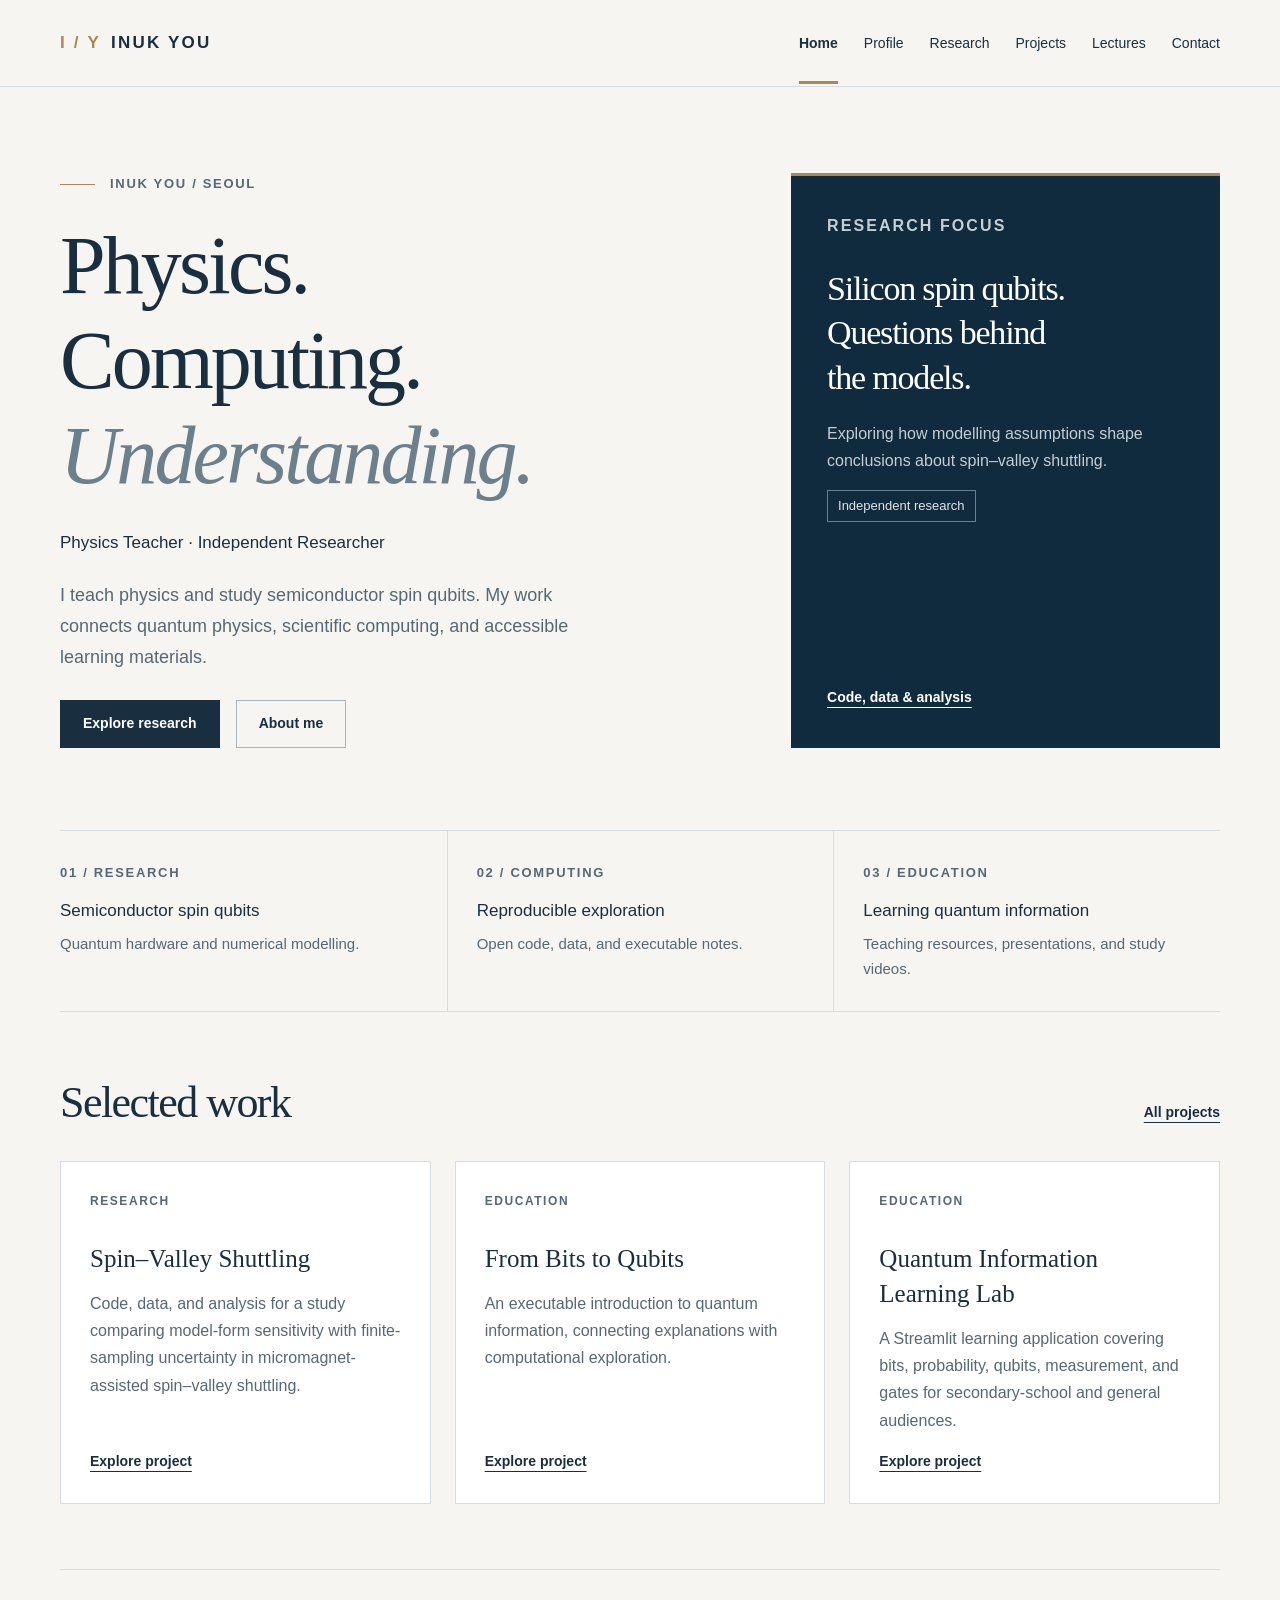
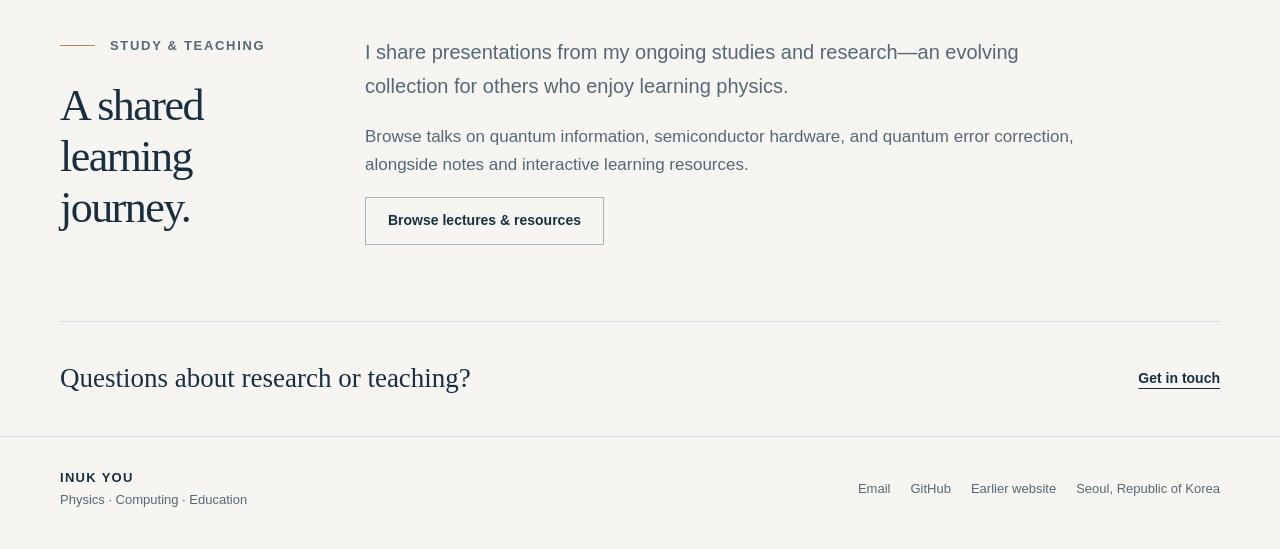
==== index.html @ caee1447 "Publish redesigned personal homepage and lecture archive" ====
<!doctype html><html lang="en"><head><meta charset="utf-8"><meta name="viewport" content="width=device-width,initial-scale=1"><title>Physics, computing &amp; education · INUK YOU</title><meta name="description" content="INUK YOU is a physics teacher and independent researcher in silicon spin-qubit physics, based in Seoul."><meta name="theme-color" content="#102b3e"><meta name="author" content="INUK YOU"><link rel="icon" type="image/svg+xml" href="data:image/svg+xml,%3Csvg%20xmlns%3D%22http%3A//www.w3.org/2000/svg%22%20viewBox%3D%220%200%2032%2032%22%3E%3Crect%20width%3D%2232%22%20height%3D%2232%22%20rx%3D%224%22%20fill%3D%22%23102b3e%22/%3E%3Ctext%20x%3D%2216%22%20y%3D%2222%22%20text-anchor%3D%22middle%22%20font-family%3D%22Georgia%22%20font-size%3D%2222%22%20fill%3D%22%23f6f5f1%22%3EI%3C/text%3E%3Cpath%20d%3D%22M8%2027h16%22%20stroke%3D%22%23a98a52%22%20stroke-width%3D%222%22/%3E%3C/svg%3E"><link rel="stylesheet" href="style.css"><script src="site.js" defer></script></head><body><a class="skip" href="#main">Skip to content</a><header class="site-header"><div class="wrap header-inner"><a class="brand" href="index.html"><span aria-hidden="true">I / Y</span>INUK YOU</a><button class="menu-toggle" aria-expanded="false" aria-controls="main-nav">Menu</button><nav class="main-nav" id="main-nav" aria-label="Main navigation"><a href="index.html" aria-current="page">Home</a><a href="profile.html">Profile</a><a href="research.html">Research</a><a href="projects.html">Projects</a><a href="lectures.html">Lectures</a><a href="contact.html">Contact</a></nav></div></header><main id="main" class="wrap"><section class="hero"><div><p class="eyebrow">INUK YOU / Seoul</p><h1>Physics.<br>Computing.<br><em>Understanding.</em></h1><p class="role">Physics Teacher · Independent Researcher</p><p class="lead">I teach physics and study semiconductor spin qubits. My work connects quantum physics, scientific computing, and accessible learning materials.</p><div class="actions"><a href="research.html" class="button">Explore research</a><a href="profile.html" class="button secondary">About me</a></div></div><aside class="hero-aside" aria-label="Research focus"><div><p class="kicker">Research focus</p><h2>Silicon spin qubits.<br>Questions behind<br>the models.</h2><p>Exploring how modelling assumptions shape conclusions about spin–valley shuttling.</p><span class="badge">Independent research</span></div><div><a href="projects.html#spin-valley" class="text-link">Code, data &amp; analysis</a></div></aside></section><div class="field-strip"><div><span class="kicker">01 / Research</span><h3>Semiconductor spin qubits</h3><p>Quantum hardware and numerical modelling.</p></div><div><span class="kicker">02 / Computing</span><h3>Reproducible exploration</h3><p>Open code, data, and executable notes.</p></div><div><span class="kicker">03 / Education</span><h3>Learning quantum information</h3><p>Teaching resources, presentations, and study videos.</p></div></div><section class="section"><div class="section-head"><h2>Selected work</h2><a href="projects.html" class="text-link">All projects</a></div><div class="work-grid"><article class="work-card"><span class="kicker">RESEARCH</span><h3>Spin–Valley Shuttling</h3><p>Code, data, and analysis for a study comparing model-form sensitivity with finite-sampling uncertainty in micromagnet-assisted spin–valley shuttling.</p><a href="projects.html#spin-valley" class="text-link">Explore project</a></article><article class="work-card"><span class="kicker">EDUCATION</span><h3>From Bits to Qubits</h3><p>An executable introduction to quantum information, connecting explanations with computational exploration.</p><a href="projects.html#bits-to-qubits" class="text-link">Explore project</a></article><article class="work-card"><span class="kicker">EDUCATION</span><h3>Quantum Information Learning Lab</h3><p>A Streamlit learning application covering bits, probability, qubits, measurement, and gates for secondary-school and general audiences.</p><a href="projects.html#learning-lab" class="text-link">Explore project</a></article></div></section><section class="section two-column"><div><p class="eyebrow">Study & teaching</p><h2>A shared<br>learning journey.</h2></div><div class="body-copy"><p class="lead">I share presentations from my ongoing studies and research—an evolving collection for others who enjoy learning physics.</p><p class="subtle">Browse talks on quantum information, semiconductor hardware, and quantum error correction, alongside notes and interactive learning resources.</p><a href="lectures.html" class="button secondary">Browse lectures &amp; resources</a></div></section><div class="closing"><p>Questions about research or teaching?</p><a href="contact.html" class="text-link">Get in touch</a></div></main><footer class="site-footer"><div class="wrap footer-inner"><div><strong>INUK YOU</strong><br>Physics · Computing · Education</div><div class="footer-links"><a href="mailto:youinuk@gmail.com" class="">Email</a><a href="https://github.com/youinuk" class="" target="_blank" rel="noopener noreferrer">GitHub</a><a href="https://sites.google.com/view/inukyou/home" class="" target="_blank" rel="noopener noreferrer">Earlier website</a><span>Seoul, Republic of Korea</span></div></div></footer></body></html>
---- style.css ----
:root{--paper:#f6f5f1;--white:#fff;--ink:#192f40;--navy:#102b3e;--muted:#566875;--line:#d6dce0;--gold:#a98a52;--soft:#e9eef1;--max:1160px}*{box-sizing:border-box}html{scroll-behavior:smooth;scroll-padding-top:110px}body{margin:0;background:var(--paper);color:var(--ink);font:17px/1.7 Arial,Helvetica,sans-serif}a{color:inherit;text-underline-offset:5px}a:hover{color:#866324}button{font:inherit}a,button{touch-action:manipulation}a:focus-visible,button:focus-visible,summary:focus-visible{outline:3px solid #b78a37;outline-offset:5px}img{max-width:100%;display:block}button{cursor:pointer}.wrap{width:min(var(--max),calc(100% - 88px));margin-inline:auto}.skip{position:absolute;top:-100px;background:white;padding:12px;z-index:100}.skip:focus{top:10px}.site-header{background:rgba(246,245,241,.97);border-bottom:1px solid var(--line);position:sticky;top:0;z-index:20}.header-inner{min-height:86px;display:flex;align-items:center;justify-content:space-between;gap:30px}.brand{text-decoration:none;font-size:17px;font-weight:700;letter-spacing:.13em;white-space:nowrap}.brand span{color:var(--gold);margin-right:10px}.main-nav{display:flex;gap:26px;align-items:center}.main-nav a{text-decoration:none;font-size:14px;line-height:1.5;padding:31px 0 27px;border-bottom:3px solid transparent}.main-nav a[aria-current=page]{border-bottom-color:var(--gold);font-weight:700}.menu-toggle{display:none;border:1px solid var(--line);background:transparent;padding:7px 14px;font-size:14px}.eyebrow,.kicker{font-size:13px;letter-spacing:.13em;text-transform:uppercase;font-weight:700;color:var(--muted)}.eyebrow{display:flex;align-items:center;gap:15px;margin:0 0 23px}.eyebrow:before{content:'';height:1px;width:35px;background:var(--gold);flex:none}h1,h2,h3,p{margin-top:0}h1,h2,h3{line-height:1.16}h1,h2,.serif{font-family:Georgia,'Times New Roman',serif;font-weight:400;letter-spacing:-.035em}h1{font-size:clamp(46px,6.6vw,82px);margin-bottom:25px}h2{font-size:clamp(31px,4vw,44px);margin-bottom:23px}h3{font-size:21px;font-weight:500;margin-bottom:14px;line-height:1.4}.lead{font-size:20px;line-height:1.7;color:var(--muted);max-width:690px}.intro{padding:75px 0 54px;border-bottom:1px solid var(--line)}.intro h1{font-size:clamp(45px,5.5vw,64px)}.intro p:last-child{margin-bottom:0}.hero{display:grid;grid-template-columns:1.3fr .85fr;gap:75px;padding-block:86px 82px}.hero h1{margin-bottom:26px}.hero h1 em{color:#6b7f8d;font-weight:400}.hero .role{font-size:17px;margin-bottom:22px}.hero .lead{font-size:18px;max-width:550px}.hero-aside{background:var(--navy);color:white;padding:36px;align-self:stretch;display:flex;flex-direction:column;justify-content:space-between;border-top:3px solid var(--gold)}.hero-aside .kicker{color:#c3ced5}.hero-aside h2{font-size:34px;line-height:1.3;margin:28px 0 20px}.hero-aside p{font-size:16px;color:#c3ced5}.hero-aside .text-link{color:#fff}.hero-aside .badge{background:transparent;border-color:#68808f;color:#dee5e9}.actions{display:flex;flex-wrap:wrap;gap:16px;margin-top:28px;align-items:center}.button{display:inline-flex;align-items:center;justify-content:center;padding:11px 22px;background:var(--ink);color:#fff;border:1px solid var(--ink);text-decoration:none;font-size:14px;font-weight:700;min-height:46px}.button:hover{background:#24485f;color:#fff}.button.secondary{background:transparent;color:var(--ink);border-color:#a8b4bc}.button.secondary:hover{background:#e7ecef}.text-link{font-size:14px;font-weight:700}.field-strip{border-block:1px solid var(--line);display:grid;grid-template-columns:repeat(3,1fr)}.field-strip>div{padding:27px 29px 29px 0}.field-strip>div+div{border-left:1px solid var(--line);padding-left:29px}.field-strip h3{font-size:17px;margin:12px 0 8px}.field-strip p{font-size:15px;color:var(--muted);margin:0}.section{padding-block:65px}.section+.section{border-top:1px solid var(--line)}.section-head{display:flex;gap:30px;justify-content:space-between;align-items:baseline;margin-bottom:33px}.section-head h2{margin-bottom:0}.section-head p{margin:0;color:var(--muted);font-size:15px}.work-grid{display:grid;grid-template-columns:repeat(3,1fr);gap:24px}.work-card{background:#fff;border:1px solid var(--line);padding:29px;display:flex;flex-direction:column;align-items:flex-start;min-width:0}.work-card .kicker{font-size:12px;margin-bottom:30px}.work-card h3{font-family:Georgia,serif;font-size:25px;font-weight:400}.work-card p{font-size:16px;color:var(--muted)}.work-card .text-link{margin-top:auto}.subtle{color:var(--muted)}.two-column{display:grid;grid-template-columns:240px minmax(0,1fr);gap:65px}.two-column .section-label{font-size:14px;color:var(--muted);margin-top:7px}.body-copy{max-width:730px}.body-copy p:last-child{margin-bottom:0}.rows{list-style:none;padding:0;margin:0}.row{display:grid;grid-template-columns:120px minmax(0,1fr);gap:25px;padding-block:23px;border-top:1px solid var(--line)}.row:first-child{padding-top:0;border-top:0}.row p{margin:4px 0 0;font-size:15px;color:var(--muted)}.row .date{font-size:14px;color:var(--muted)}.row strong{font-weight:500}.interests{display:flex;gap:10px;flex-wrap:wrap}.badge{display:inline-block;font-size:13px;line-height:1.5;padding:5px 10px;border:1px solid #c4cfd6;color:var(--muted)}.feature{background:white;border:1px solid var(--line);border-left:3px solid var(--gold);padding:40px}.feature h2{font-size:36px;line-height:1.28;max-width:850px}.feature .lead{font-size:18px}.feature .kicker{margin-bottom:18px}.publication{padding:26px 0;border-top:1px solid var(--line)}.publication h3{font-family:Georgia,serif;font-size:23px;line-height:1.4}.publication p{font-size:15px;color:var(--muted);margin-bottom:12px}.project-list{display:grid;gap:0}.project{display:grid;grid-template-columns:65px minmax(0,1fr) 200px;gap:28px;padding-block:40px;border-bottom:1px solid var(--line);align-items:start}.project:first-child{padding-top:0}.project:last-child{border-bottom:0;padding-bottom:0}.project-number{font-family:Georgia,serif;font-size:30px;color:var(--gold)}.project h2{font-size:32px}.project p{font-size:17px;max-width:680px;color:var(--muted)}.project .actions{margin-top:12px;flex-direction:column;align-items:stretch}.project .badge{justify-self:end;margin-top:10px}.lecture-links{display:grid;grid-template-columns:repeat(3,1fr);gap:24px}.lecture-topic{border-top:2px solid var(--gold);background:white;padding:30px;display:flex;flex-direction:column}.lecture-topic h2{font-size:30px}.lecture-topic p{color:var(--muted);font-size:16px}.lecture-topic .text-link{margin-top:auto}.topic-nav{display:flex;flex-wrap:wrap;gap:10px;margin-top:28px}.topic-nav a{text-decoration:none;font-size:14px;padding:7px 14px;border:1px solid #b9c5cd}.topic-nav a[aria-current=page]{background:var(--ink);border-color:var(--ink);color:white}.resource-box{padding:28px 30px;background:#e9eef1;margin-bottom:36px}.resource-box h2{font-size:28px}.resource-box p{font-size:16px;color:var(--muted)}.resource-box .actions{margin-top:15px}.video-grid{display:grid;grid-template-columns:repeat(2,minmax(0,1fr));gap:44px 28px}.video{min-width:0}.player{aspect-ratio:16/9;background:var(--navy);position:relative;overflow:hidden}.play-button{width:100%;height:100%;padding:0;background:var(--navy);color:#fff;border:0;position:relative;display:flex;align-items:center;justify-content:center}.play-button img{width:100%;height:100%;object-fit:cover;opacity:.86;transition:opacity .2s}.play-button:hover img{opacity:1}.play-icon{position:absolute;inset:0;display:grid;place-items:center}.play-icon span{display:grid;place-items:center;width:58px;height:58px;border-radius:50%;background:rgba(255,255,255,.94);color:var(--navy);font-size:20px;padding-left:3px;box-shadow:0 2px 20px #0003}.player iframe{width:100%;height:100%;border:0;display:block}.video .meta{display:flex;align-items:center;justify-content:space-between;gap:12px;margin:15px 0 8px;color:var(--muted);font-size:12px;text-transform:uppercase;letter-spacing:.07em}.video .meta a{font-size:12px;white-space:nowrap}.video h3{font-size:18px;line-height:1.5;margin-bottom:8px}.video .reference{font-size:14px;color:var(--muted)}.document-preview{aspect-ratio:16/10;border:1px solid var(--line);width:100%;margin-top:23px;background:white}.document-preview iframe{width:100%;height:100%;border:0}.contact-block{display:grid;grid-template-columns:1fr 1fr;gap:70px;padding-block:70px 110px}.contact-list{list-style:none;padding:0;margin:0}.contact-list li{padding:20px 0;border-bottom:1px solid var(--line)}.contact-list span{display:block;color:var(--muted);font-size:13px;text-transform:uppercase;letter-spacing:.1em;margin-bottom:8px}.contact-list a{font-size:22px;overflow-wrap:anywhere}.site-footer{border-top:1px solid var(--line);padding-block:30px 38px;font-size:13px;color:var(--muted)}.footer-inner{display:flex;gap:22px;align-items:center;justify-content:space-between}.footer-inner strong{color:var(--ink);font-size:13px;letter-spacing:.1em}.footer-links{display:flex;gap:20px;flex-wrap:wrap}.footer-links a{text-decoration:none}.closing{display:flex;align-items:center;justify-content:space-between;gap:30px;padding:38px 0;border-top:1px solid var(--line)}.closing p{margin:0;font:27px/1.4 Georgia,serif}.empty-note{font-size:16px;color:var(--muted)}.error-page{padding:100px 0 160px}.source-note{font-size:14px;color:var(--muted)}
@media(min-width:1500px){.hero{padding-block:104px}}@media(max-width:1000px){.wrap{width:calc(100% - 56px)}.hero{gap:36px}.hero-aside{padding:26px}.main-nav{gap:18px}.two-column{grid-template-columns:190px minmax(0,1fr);gap:40px}.project{grid-template-columns:45px minmax(0,1fr)}.project .actions{grid-column:2;flex-direction:row}.work-card{padding:24px}.lecture-topic{padding:25px}.hero h1{font-size:60px}}@media(max-width:760px){.wrap{width:calc(100% - 40px)}.header-inner{min-height:72px;flex-wrap:wrap;gap:0}.menu-toggle{display:block}.main-nav{display:none;width:100%;flex-direction:column;align-items:stretch;gap:0;padding:8px 0 18px}.main-nav.open{display:flex}.main-nav a{padding:10px 0;border-bottom-width:1px}.main-nav a[aria-current=page]{color:#806024}.hero{grid-template-columns:1fr;padding-block:49px;gap:32px}.hero h1{font-size:61px}.hero-aside{padding:28px}.hero-aside h2{font-size:30px;margin-top:18px}.hero-aside .text-link{margin-top:12px}.field-strip{grid-template-columns:1fr}.field-strip>div,.field-strip>div+div{padding:22px 0;border-left:0}.field-strip>div+div{border-top:1px solid var(--line)}.field-strip .kicker{font-size:12px}.section{padding-block:42px}.section-head{display:block;margin-bottom:26px}.section-head p{margin-top:12px}.work-grid,.lecture-links,.video-grid{grid-template-columns:1fr}.work-card{padding:27px}.work-card .kicker{margin-bottom:19px}.intro{padding:46px 0 35px}.intro .lead{font-size:18px}.two-column{grid-template-columns:1fr;gap:20px}.row{grid-template-columns:95px minmax(0,1fr);gap:15px}.feature{padding:27px}.feature h2{font-size:29px}.project{grid-template-columns:32px minmax(0,1fr);gap:15px;padding-block:30px}.project h2{font-size:28px}.project .actions{flex-wrap:wrap}.contact-block{grid-template-columns:1fr;gap:25px;padding-block:42px 65px}.contact-list a{font-size:21px}.footer-inner{align-items:flex-start;flex-direction:column;gap:15px}.closing{display:block}.closing .text-link{display:inline-block;margin-top:16px}.video-grid{gap:33px}.resource-box{padding:24px}.eyebrow{font-size:12px}.document-preview{aspect-ratio:4/3}}
@media(prefers-reduced-motion:reduce){html{scroll-behavior:auto}*{transition:none!important}}@media print{.site-header{position:static}.menu-toggle,.player,.site-footer{display:none}.wrap{width:100%}.section{padding-block:25px}a{color:#000}.hero-aside{background:#fff;color:#000}.hero-aside p,.hero-aside .kicker,.hero-aside .text-link{color:#000}}
.thumb-fallback{position:absolute;left:22px;bottom:15px;right:22px;text-align:left;color:#bfccd5;font-size:13px;letter-spacing:.08em;text-transform:uppercase}.play-button img{position:absolute;inset:0}.play-icon{z-index:1}
[hidden]{display:none!important}
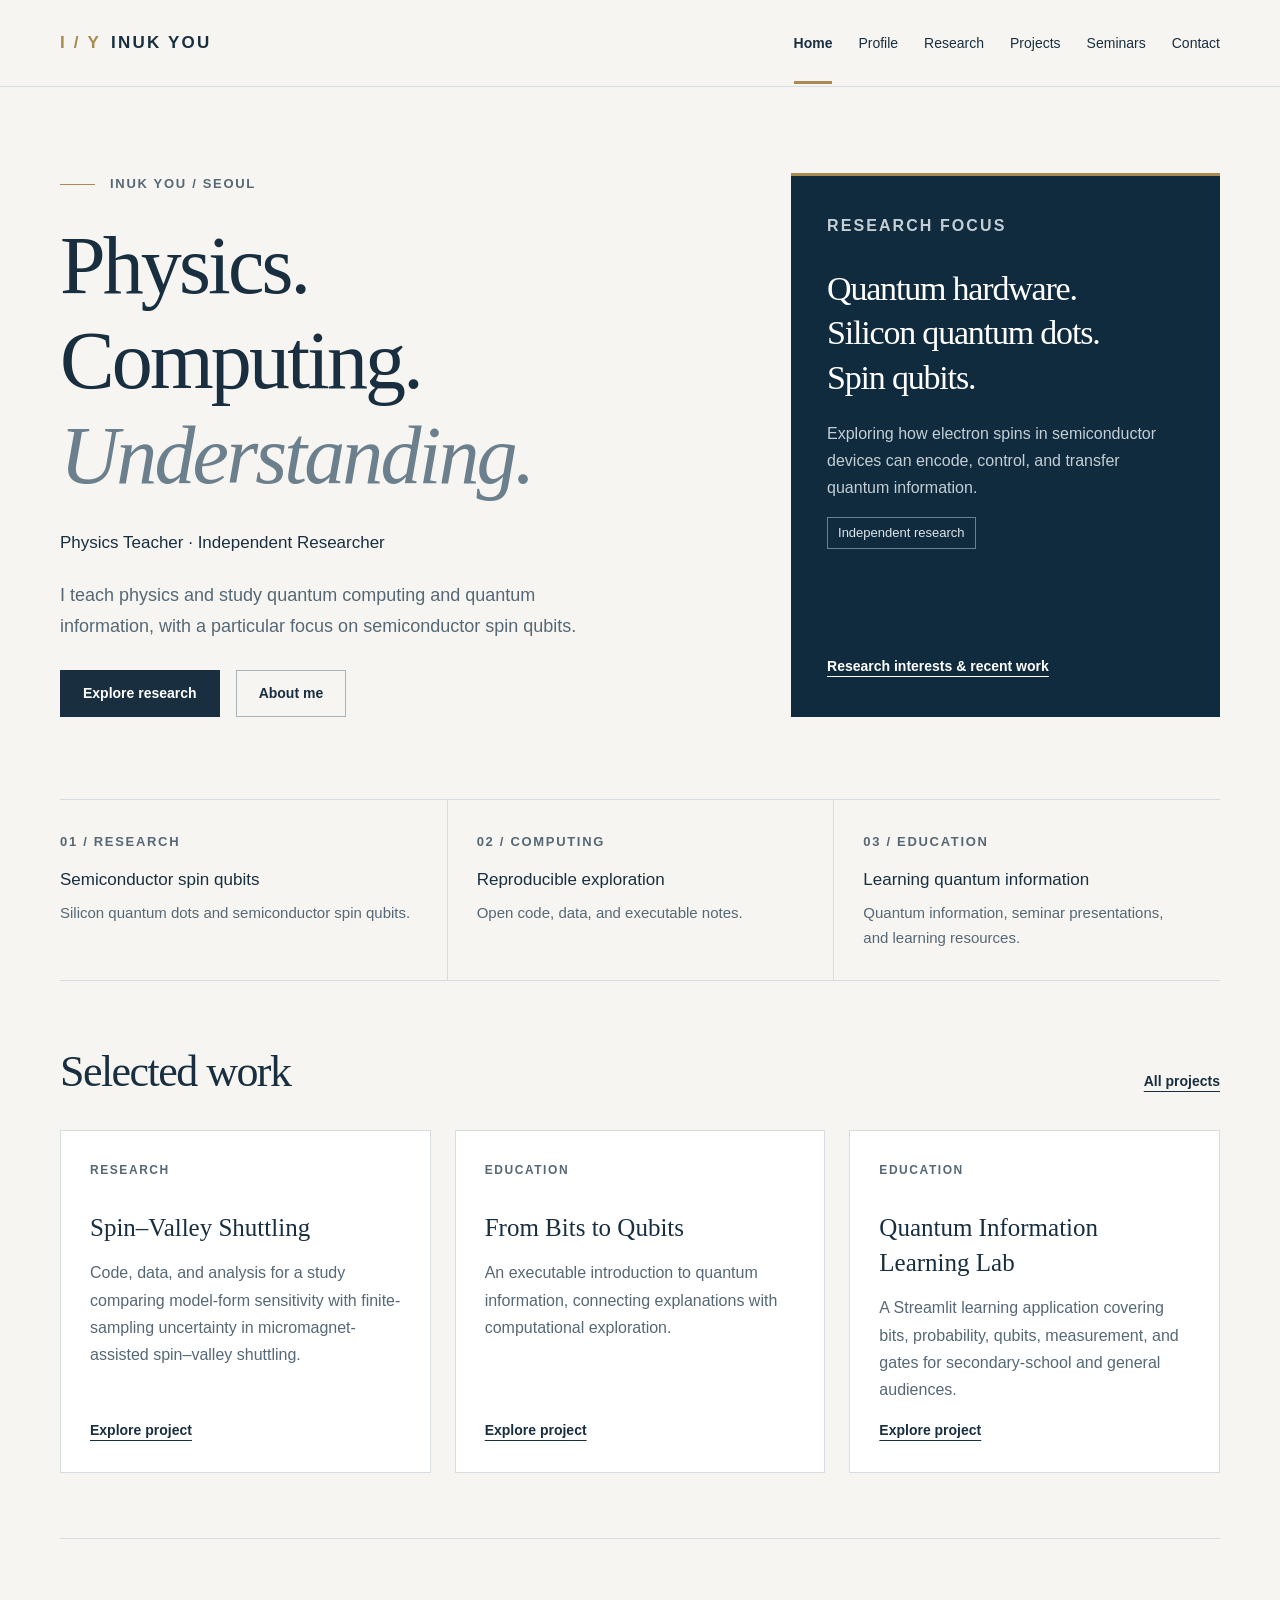
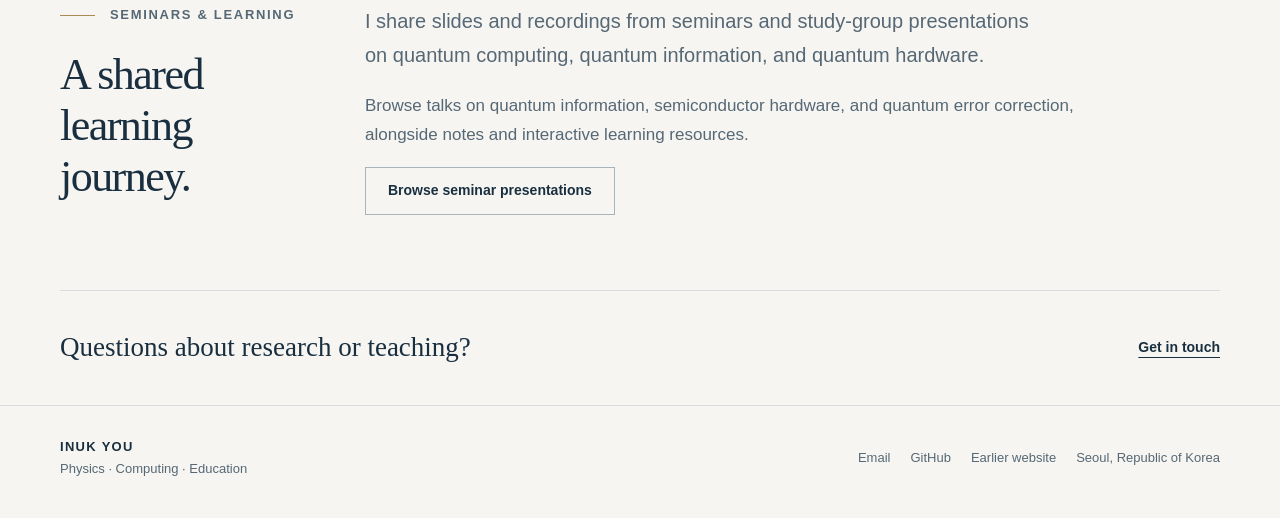
==== commit 4dde207b: "Clarify research scope and seminar materials" ====
--- a/index.html
+++ b/index.html
@@ -1 +1 @@
-<!doctype html><html lang="en"><head><meta charset="utf-8"><meta name="viewport" content="width=device-width,initial-scale=1"><title>Physics, computing &amp; education · INUK YOU</title><meta name="description" content="INUK YOU is a physics teacher and independent researcher in silicon spin-qubit physics, based in Seoul."><meta name="theme-color" content="#102b3e"><meta name="author" content="INUK YOU"><link rel="icon" type="image/svg+xml" href="data:image/svg+xml,%3Csvg%20xmlns%3D%22http%3A//www.w3.org/2000/svg%22%20viewBox%3D%220%200%2032%2032%22%3E%3Crect%20width%3D%2232%22%20height%3D%2232%22%20rx%3D%224%22%20fill%3D%22%23102b3e%22/%3E%3Ctext%20x%3D%2216%22%20y%3D%2222%22%20text-anchor%3D%22middle%22%20font-family%3D%22Georgia%22%20font-size%3D%2222%22%20fill%3D%22%23f6f5f1%22%3EI%3C/text%3E%3Cpath%20d%3D%22M8%2027h16%22%20stroke%3D%22%23a98a52%22%20stroke-width%3D%222%22/%3E%3C/svg%3E"><link rel="stylesheet" href="style.css"><script src="site.js" defer></script></head><body><a class="skip" href="#main">Skip to content</a><header class="site-header"><div class="wrap header-inner"><a class="brand" href="index.html"><span aria-hidden="true">I / Y</span>INUK YOU</a><button class="menu-toggle" aria-expanded="false" aria-controls="main-nav">Menu</button><nav class="main-nav" id="main-nav" aria-label="Main navigation"><a href="index.html" aria-current="page">Home</a><a href="profile.html">Profile</a><a href="research.html">Research</a><a href="projects.html">Projects</a><a href="lectures.html">Lectures</a><a href="contact.html">Contact</a></nav></div></header><main id="main" class="wrap"><section class="hero"><div><p class="eyebrow">INUK YOU / Seoul</p><h1>Physics.<br>Computing.<br><em>Understanding.</em></h1><p class="role">Physics Teacher · Independent Researcher</p><p class="lead">I teach physics and study semiconductor spin qubits. My work connects quantum physics, scientific computing, and accessible learning materials.</p><div class="actions"><a href="research.html" class="button">Explore research</a><a href="profile.html" class="button secondary">About me</a></div></div><aside class="hero-aside" aria-label="Research focus"><div><p class="kicker">Research focus</p><h2>Silicon spin qubits.<br>Questions behind<br>the models.</h2><p>Exploring how modelling assumptions shape conclusions about spin–valley shuttling.</p><span class="badge">Independent research</span></div><div><a href="projects.html#spin-valley" class="text-link">Code, data &amp; analysis</a></div></aside></section><div class="field-strip"><div><span class="kicker">01 / Research</span><h3>Semiconductor spin qubits</h3><p>Quantum hardware and numerical modelling.</p></div><div><span class="kicker">02 / Computing</span><h3>Reproducible exploration</h3><p>Open code, data, and executable notes.</p></div><div><span class="kicker">03 / Education</span><h3>Learning quantum information</h3><p>Teaching resources, presentations, and study videos.</p></div></div><section class="section"><div class="section-head"><h2>Selected work</h2><a href="projects.html" class="text-link">All projects</a></div><div class="work-grid"><article class="work-card"><span class="kicker">RESEARCH</span><h3>Spin–Valley Shuttling</h3><p>Code, data, and analysis for a study comparing model-form sensitivity with finite-sampling uncertainty in micromagnet-assisted spin–valley shuttling.</p><a href="projects.html#spin-valley" class="text-link">Explore project</a></article><article class="work-card"><span class="kicker">EDUCATION</span><h3>From Bits to Qubits</h3><p>An executable introduction to quantum information, connecting explanations with computational exploration.</p><a href="projects.html#bits-to-qubits" class="text-link">Explore project</a></article><article class="work-card"><span class="kicker">EDUCATION</span><h3>Quantum Information Learning Lab</h3><p>A Streamlit learning application covering bits, probability, qubits, measurement, and gates for secondary-school and general audiences.</p><a href="projects.html#learning-lab" class="text-link">Explore project</a></article></div></section><section class="section two-column"><div><p class="eyebrow">Study & teaching</p><h2>A shared<br>learning journey.</h2></div><div class="body-copy"><p class="lead">I share presentations from my ongoing studies and research—an evolving collection for others who enjoy learning physics.</p><p class="subtle">Browse talks on quantum information, semiconductor hardware, and quantum error correction, alongside notes and interactive learning resources.</p><a href="lectures.html" class="button secondary">Browse lectures &amp; resources</a></div></section><div class="closing"><p>Questions about research or teaching?</p><a href="contact.html" class="text-link">Get in touch</a></div></main><footer class="site-footer"><div class="wrap footer-inner"><div><strong>INUK YOU</strong><br>Physics · Computing · Education</div><div class="footer-links"><a href="mailto:youinuk@gmail.com" class="">Email</a><a href="https://github.com/youinuk" class="" target="_blank" rel="noopener noreferrer">GitHub</a><a href="https://sites.google.com/view/inukyou/home" class="" target="_blank" rel="noopener noreferrer">Earlier website</a><span>Seoul, Republic of Korea</span></div></div></footer></body></html>+<!doctype html><html lang="en"><head><meta charset="utf-8"><meta name="viewport" content="width=device-width,initial-scale=1"><title>Physics, computing &amp; education · INUK YOU</title><meta name="description" content="INUK YOU is a physics teacher and independent researcher in silicon spin-qubit physics, based in Seoul."><meta name="theme-color" content="#102b3e"><meta name="author" content="INUK YOU"><link rel="icon" type="image/svg+xml" href="data:image/svg+xml,%3Csvg%20xmlns%3D%22http%3A//www.w3.org/2000/svg%22%20viewBox%3D%220%200%2032%2032%22%3E%3Crect%20width%3D%2232%22%20height%3D%2232%22%20rx%3D%224%22%20fill%3D%22%23102b3e%22/%3E%3Ctext%20x%3D%2216%22%20y%3D%2222%22%20text-anchor%3D%22middle%22%20font-family%3D%22Georgia%22%20font-size%3D%2222%22%20fill%3D%22%23f6f5f1%22%3EI%3C/text%3E%3Cpath%20d%3D%22M8%2027h16%22%20stroke%3D%22%23a98a52%22%20stroke-width%3D%222%22/%3E%3C/svg%3E"><link rel="stylesheet" href="style.css"><script src="site.js" defer></script></head><body><a class="skip" href="#main">Skip to content</a><header class="site-header"><div class="wrap header-inner"><a class="brand" href="index.html"><span aria-hidden="true">I / Y</span>INUK YOU</a><button class="menu-toggle" aria-expanded="false" aria-controls="main-nav">Menu</button><nav class="main-nav" id="main-nav" aria-label="Main navigation"><a href="index.html" aria-current="page">Home</a><a href="profile.html">Profile</a><a href="research.html">Research</a><a href="projects.html">Projects</a><a href="seminars.html">Seminars</a><a href="contact.html">Contact</a></nav></div></header><main id="main" class="wrap"><section class="hero"><div><p class="eyebrow">INUK YOU / Seoul</p><h1>Physics.<br>Computing.<br><em>Understanding.</em></h1><p class="role">Physics Teacher · Independent Researcher</p><p class="lead">I teach physics and study quantum computing and quantum information, with a particular focus on semiconductor spin qubits.</p><div class="actions"><a href="research.html" class="button">Explore research</a><a href="profile.html" class="button secondary">About me</a></div></div><aside class="hero-aside" aria-label="Research focus"><div><p class="kicker">Research focus</p><h2>Quantum hardware.<br>Silicon quantum dots.<br>Spin qubits.</h2><p>Exploring how electron spins in semiconductor devices can encode, control, and transfer quantum information.</p><span class="badge">Independent research</span></div><div><a href="research.html" class="text-link">Research interests &amp; recent work</a></div></aside></section><div class="field-strip"><div><span class="kicker">01 / Research</span><h3>Semiconductor spin qubits</h3><p>Silicon quantum dots and semiconductor spin qubits.</p></div><div><span class="kicker">02 / Computing</span><h3>Reproducible exploration</h3><p>Open code, data, and executable notes.</p></div><div><span class="kicker">03 / Education</span><h3>Learning quantum information</h3><p>Quantum information, seminar presentations, and learning resources.</p></div></div><section class="section"><div class="section-head"><h2>Selected work</h2><a href="projects.html" class="text-link">All projects</a></div><div class="work-grid"><article class="work-card"><span class="kicker">RESEARCH</span><h3>Spin–Valley Shuttling</h3><p>Code, data, and analysis for a study comparing model-form sensitivity with finite-sampling uncertainty in micromagnet-assisted spin–valley shuttling.</p><a href="projects.html#spin-valley" class="text-link">Explore project</a></article><article class="work-card"><span class="kicker">EDUCATION</span><h3>From Bits to Qubits</h3><p>An executable introduction to quantum information, connecting explanations with computational exploration.</p><a href="projects.html#bits-to-qubits" class="text-link">Explore project</a></article><article class="work-card"><span class="kicker">EDUCATION</span><h3>Quantum Information Learning Lab</h3><p>A Streamlit learning application covering bits, probability, qubits, measurement, and gates for secondary-school and general audiences.</p><a href="projects.html#learning-lab" class="text-link">Explore project</a></article></div></section><section class="section two-column"><div><p class="eyebrow">Seminars &amp; learning</p><h2>A shared<br>learning journey.</h2></div><div class="body-copy"><p class="lead">I share slides and recordings from seminars and study-group presentations on quantum computing, quantum information, and quantum hardware.</p><p class="subtle">Browse talks on quantum information, semiconductor hardware, and quantum error correction, alongside notes and interactive learning resources.</p><a href="seminars.html" class="button secondary">Browse seminar presentations</a></div></section><div class="closing"><p>Questions about research or teaching?</p><a href="contact.html" class="text-link">Get in touch</a></div></main><footer class="site-footer"><div class="wrap footer-inner"><div><strong>INUK YOU</strong><br>Physics · Computing · Education</div><div class="footer-links"><a href="mailto:youinuk@gmail.com" class="">Email</a><a href="https://github.com/youinuk" class="" target="_blank" rel="noopener noreferrer">GitHub</a><a href="https://sites.google.com/view/inukyou/home" class="" target="_blank" rel="noopener noreferrer">Earlier website</a><span>Seoul, Republic of Korea</span></div></div></footer></body></html>
--- a/style.css
+++ b/style.css
@@ -3,3 +3,5 @@
 @media(prefers-reduced-motion:reduce){html{scroll-behavior:auto}*{transition:none!important}}@media print{.site-header{position:static}.menu-toggle,.player,.site-footer{display:none}.wrap{width:100%}.section{padding-block:25px}a{color:#000}.hero-aside{background:#fff;color:#000}.hero-aside p,.hero-aside .kicker,.hero-aside .text-link{color:#000}}
 .thumb-fallback{position:absolute;left:22px;bottom:15px;right:22px;text-align:left;color:#bfccd5;font-size:13px;letter-spacing:.08em;text-transform:uppercase}.play-button img{position:absolute;inset:0}.play-icon{z-index:1}
 [hidden]{display:none!important}
+
+.profile-page .row{grid-template-columns:minmax(0,1fr)}
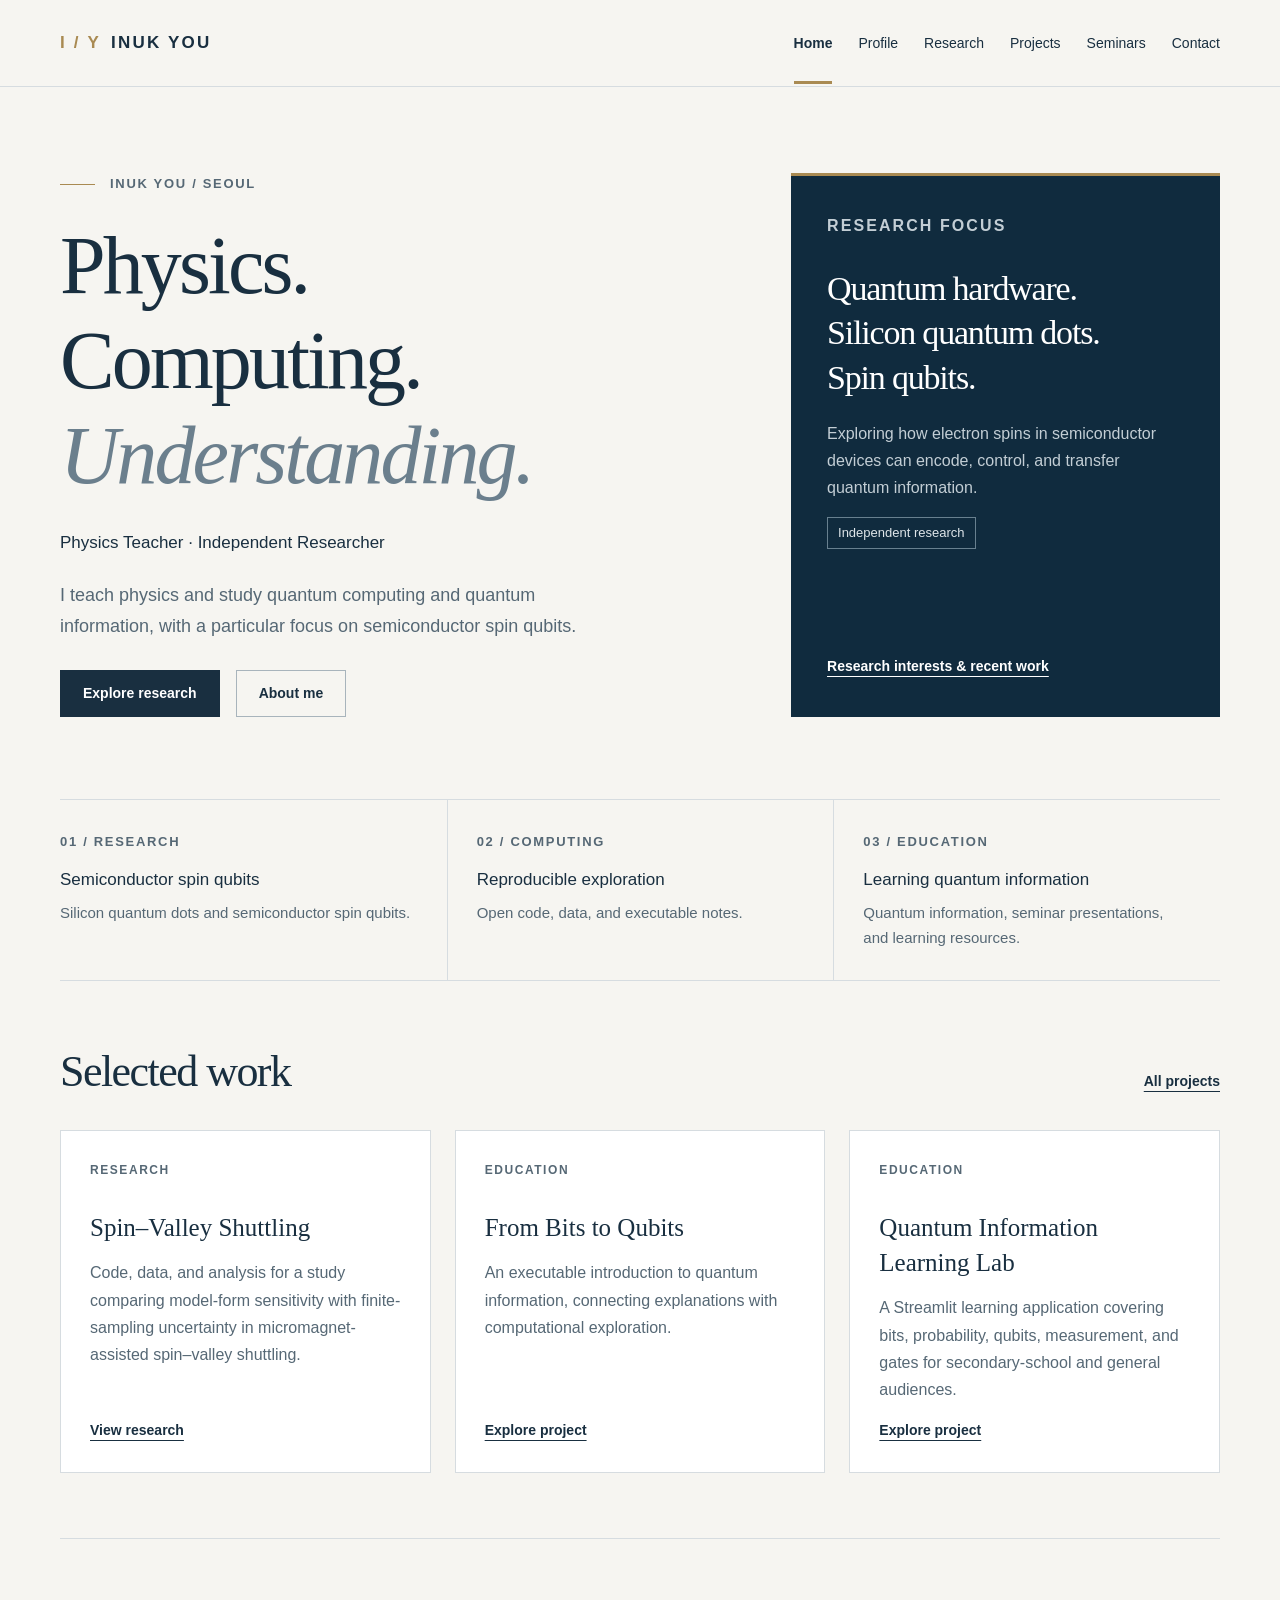
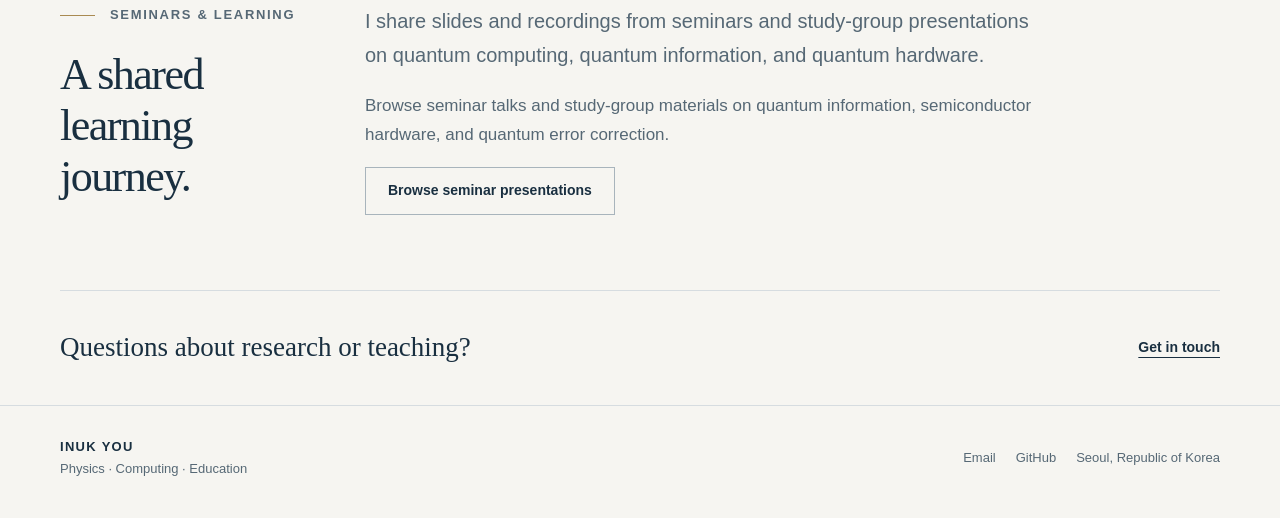
==== commit 2ae8f4a9: "Separate research, projects, and seminar materials" ====
--- a/index.html
+++ b/index.html
@@ -1 +1 @@
-<!doctype html><html lang="en"><head><meta charset="utf-8"><meta name="viewport" content="width=device-width,initial-scale=1"><title>Physics, computing &amp; education · INUK YOU</title><meta name="description" content="INUK YOU is a physics teacher and independent researcher in silicon spin-qubit physics, based in Seoul."><meta name="theme-color" content="#102b3e"><meta name="author" content="INUK YOU"><link rel="icon" type="image/svg+xml" href="data:image/svg+xml,%3Csvg%20xmlns%3D%22http%3A//www.w3.org/2000/svg%22%20viewBox%3D%220%200%2032%2032%22%3E%3Crect%20width%3D%2232%22%20height%3D%2232%22%20rx%3D%224%22%20fill%3D%22%23102b3e%22/%3E%3Ctext%20x%3D%2216%22%20y%3D%2222%22%20text-anchor%3D%22middle%22%20font-family%3D%22Georgia%22%20font-size%3D%2222%22%20fill%3D%22%23f6f5f1%22%3EI%3C/text%3E%3Cpath%20d%3D%22M8%2027h16%22%20stroke%3D%22%23a98a52%22%20stroke-width%3D%222%22/%3E%3C/svg%3E"><link rel="stylesheet" href="style.css"><script src="site.js" defer></script></head><body><a class="skip" href="#main">Skip to content</a><header class="site-header"><div class="wrap header-inner"><a class="brand" href="index.html"><span aria-hidden="true">I / Y</span>INUK YOU</a><button class="menu-toggle" aria-expanded="false" aria-controls="main-nav">Menu</button><nav class="main-nav" id="main-nav" aria-label="Main navigation"><a href="index.html" aria-current="page">Home</a><a href="profile.html">Profile</a><a href="research.html">Research</a><a href="projects.html">Projects</a><a href="seminars.html">Seminars</a><a href="contact.html">Contact</a></nav></div></header><main id="main" class="wrap"><section class="hero"><div><p class="eyebrow">INUK YOU / Seoul</p><h1>Physics.<br>Computing.<br><em>Understanding.</em></h1><p class="role">Physics Teacher · Independent Researcher</p><p class="lead">I teach physics and study quantum computing and quantum information, with a particular focus on semiconductor spin qubits.</p><div class="actions"><a href="research.html" class="button">Explore research</a><a href="profile.html" class="button secondary">About me</a></div></div><aside class="hero-aside" aria-label="Research focus"><div><p class="kicker">Research focus</p><h2>Quantum hardware.<br>Silicon quantum dots.<br>Spin qubits.</h2><p>Exploring how electron spins in semiconductor devices can encode, control, and transfer quantum information.</p><span class="badge">Independent research</span></div><div><a href="research.html" class="text-link">Research interests &amp; recent work</a></div></aside></section><div class="field-strip"><div><span class="kicker">01 / Research</span><h3>Semiconductor spin qubits</h3><p>Silicon quantum dots and semiconductor spin qubits.</p></div><div><span class="kicker">02 / Computing</span><h3>Reproducible exploration</h3><p>Open code, data, and executable notes.</p></div><div><span class="kicker">03 / Education</span><h3>Learning quantum information</h3><p>Quantum information, seminar presentations, and learning resources.</p></div></div><section class="section"><div class="section-head"><h2>Selected work</h2><a href="projects.html" class="text-link">All projects</a></div><div class="work-grid"><article class="work-card"><span class="kicker">RESEARCH</span><h3>Spin–Valley Shuttling</h3><p>Code, data, and analysis for a study comparing model-form sensitivity with finite-sampling uncertainty in micromagnet-assisted spin–valley shuttling.</p><a href="projects.html#spin-valley" class="text-link">Explore project</a></article><article class="work-card"><span class="kicker">EDUCATION</span><h3>From Bits to Qubits</h3><p>An executable introduction to quantum information, connecting explanations with computational exploration.</p><a href="projects.html#bits-to-qubits" class="text-link">Explore project</a></article><article class="work-card"><span class="kicker">EDUCATION</span><h3>Quantum Information Learning Lab</h3><p>A Streamlit learning application covering bits, probability, qubits, measurement, and gates for secondary-school and general audiences.</p><a href="projects.html#learning-lab" class="text-link">Explore project</a></article></div></section><section class="section two-column"><div><p class="eyebrow">Seminars &amp; learning</p><h2>A shared<br>learning journey.</h2></div><div class="body-copy"><p class="lead">I share slides and recordings from seminars and study-group presentations on quantum computing, quantum information, and quantum hardware.</p><p class="subtle">Browse talks on quantum information, semiconductor hardware, and quantum error correction, alongside notes and interactive learning resources.</p><a href="seminars.html" class="button secondary">Browse seminar presentations</a></div></section><div class="closing"><p>Questions about research or teaching?</p><a href="contact.html" class="text-link">Get in touch</a></div></main><footer class="site-footer"><div class="wrap footer-inner"><div><strong>INUK YOU</strong><br>Physics · Computing · Education</div><div class="footer-links"><a href="mailto:youinuk@gmail.com" class="">Email</a><a href="https://github.com/youinuk" class="" target="_blank" rel="noopener noreferrer">GitHub</a><a href="https://sites.google.com/view/inukyou/home" class="" target="_blank" rel="noopener noreferrer">Earlier website</a><span>Seoul, Republic of Korea</span></div></div></footer></body></html>+<!doctype html><html lang="en"><head><meta charset="utf-8"><meta name="viewport" content="width=device-width,initial-scale=1"><title>Physics, computing &amp; education · INUK YOU</title><meta name="description" content="INUK YOU is a physics teacher and independent researcher in silicon spin-qubit physics, based in Seoul."><meta name="theme-color" content="#102b3e"><meta name="author" content="INUK YOU"><link rel="icon" type="image/svg+xml" href="data:image/svg+xml,%3Csvg%20xmlns%3D%22http%3A//www.w3.org/2000/svg%22%20viewBox%3D%220%200%2032%2032%22%3E%3Crect%20width%3D%2232%22%20height%3D%2232%22%20rx%3D%224%22%20fill%3D%22%23102b3e%22/%3E%3Ctext%20x%3D%2216%22%20y%3D%2222%22%20text-anchor%3D%22middle%22%20font-family%3D%22Georgia%22%20font-size%3D%2222%22%20fill%3D%22%23f6f5f1%22%3EI%3C/text%3E%3Cpath%20d%3D%22M8%2027h16%22%20stroke%3D%22%23a98a52%22%20stroke-width%3D%222%22/%3E%3C/svg%3E"><link rel="stylesheet" href="style.css"><script src="site.js" defer></script></head><body><a class="skip" href="#main">Skip to content</a><header class="site-header"><div class="wrap header-inner"><a class="brand" href="index.html"><span aria-hidden="true">I / Y</span>INUK YOU</a><button class="menu-toggle" aria-expanded="false" aria-controls="main-nav">Menu</button><nav class="main-nav" id="main-nav" aria-label="Main navigation"><a href="index.html" aria-current="page">Home</a><a href="profile.html">Profile</a><a href="research.html">Research</a><a href="projects.html">Projects</a><a href="seminars.html">Seminars</a><a href="contact.html">Contact</a></nav></div></header><main id="main" class="wrap"><section class="hero"><div><p class="eyebrow">INUK YOU / Seoul</p><h1>Physics.<br>Computing.<br><em>Understanding.</em></h1><p class="role">Physics Teacher · Independent Researcher</p><p class="lead">I teach physics and study quantum computing and quantum information, with a particular focus on semiconductor spin qubits.</p><div class="actions"><a href="research.html" class="button">Explore research</a><a href="profile.html" class="button secondary">About me</a></div></div><aside class="hero-aside" aria-label="Research focus"><div><p class="kicker">Research focus</p><h2>Quantum hardware.<br>Silicon quantum dots.<br>Spin qubits.</h2><p>Exploring how electron spins in semiconductor devices can encode, control, and transfer quantum information.</p><span class="badge">Independent research</span></div><div><a href="research.html" class="text-link">Research interests &amp; recent work</a></div></aside></section><div class="field-strip"><div><span class="kicker">01 / Research</span><h3>Semiconductor spin qubits</h3><p>Silicon quantum dots and semiconductor spin qubits.</p></div><div><span class="kicker">02 / Computing</span><h3>Reproducible exploration</h3><p>Open code, data, and executable notes.</p></div><div><span class="kicker">03 / Education</span><h3>Learning quantum information</h3><p>Quantum information, seminar presentations, and learning resources.</p></div></div><section class="section"><div class="section-head"><h2>Selected work</h2><a href="projects.html" class="text-link">All projects</a></div><div class="work-grid"><article class="work-card"><span class="kicker">RESEARCH</span><h3>Spin–Valley Shuttling</h3><p>Code, data, and analysis for a study comparing model-form sensitivity with finite-sampling uncertainty in micromagnet-assisted spin–valley shuttling.</p><a href="research.html#recent-manuscript" class="text-link">View research</a></article><article class="work-card"><span class="kicker">EDUCATION</span><h3>From Bits to Qubits</h3><p>An executable introduction to quantum information, connecting explanations with computational exploration.</p><a href="projects.html#bits-to-qubits" class="text-link">Explore project</a></article><article class="work-card"><span class="kicker">EDUCATION</span><h3>Quantum Information Learning Lab</h3><p>A Streamlit learning application covering bits, probability, qubits, measurement, and gates for secondary-school and general audiences.</p><a href="projects.html#learning-lab" class="text-link">Explore project</a></article></div></section><section class="section two-column"><div><p class="eyebrow">Seminars &amp; learning</p><h2>A shared<br>learning journey.</h2></div><div class="body-copy"><p class="lead">I share slides and recordings from seminars and study-group presentations on quantum computing, quantum information, and quantum hardware.</p><p class="subtle">Browse seminar talks and study-group materials on quantum information, semiconductor hardware, and quantum error correction.</p><a href="seminars.html" class="button secondary">Browse seminar presentations</a></div></section><div class="closing"><p>Questions about research or teaching?</p><a href="contact.html" class="text-link">Get in touch</a></div></main><footer class="site-footer"><div class="wrap footer-inner"><div><strong>INUK YOU</strong><br>Physics · Computing · Education</div><div class="footer-links"><a href="mailto:youinuk@gmail.com" class="">Email</a><a href="https://github.com/youinuk" class="" target="_blank" rel="noopener noreferrer">GitHub</a><span>Seoul, Republic of Korea</span></div></div></footer></body></html>
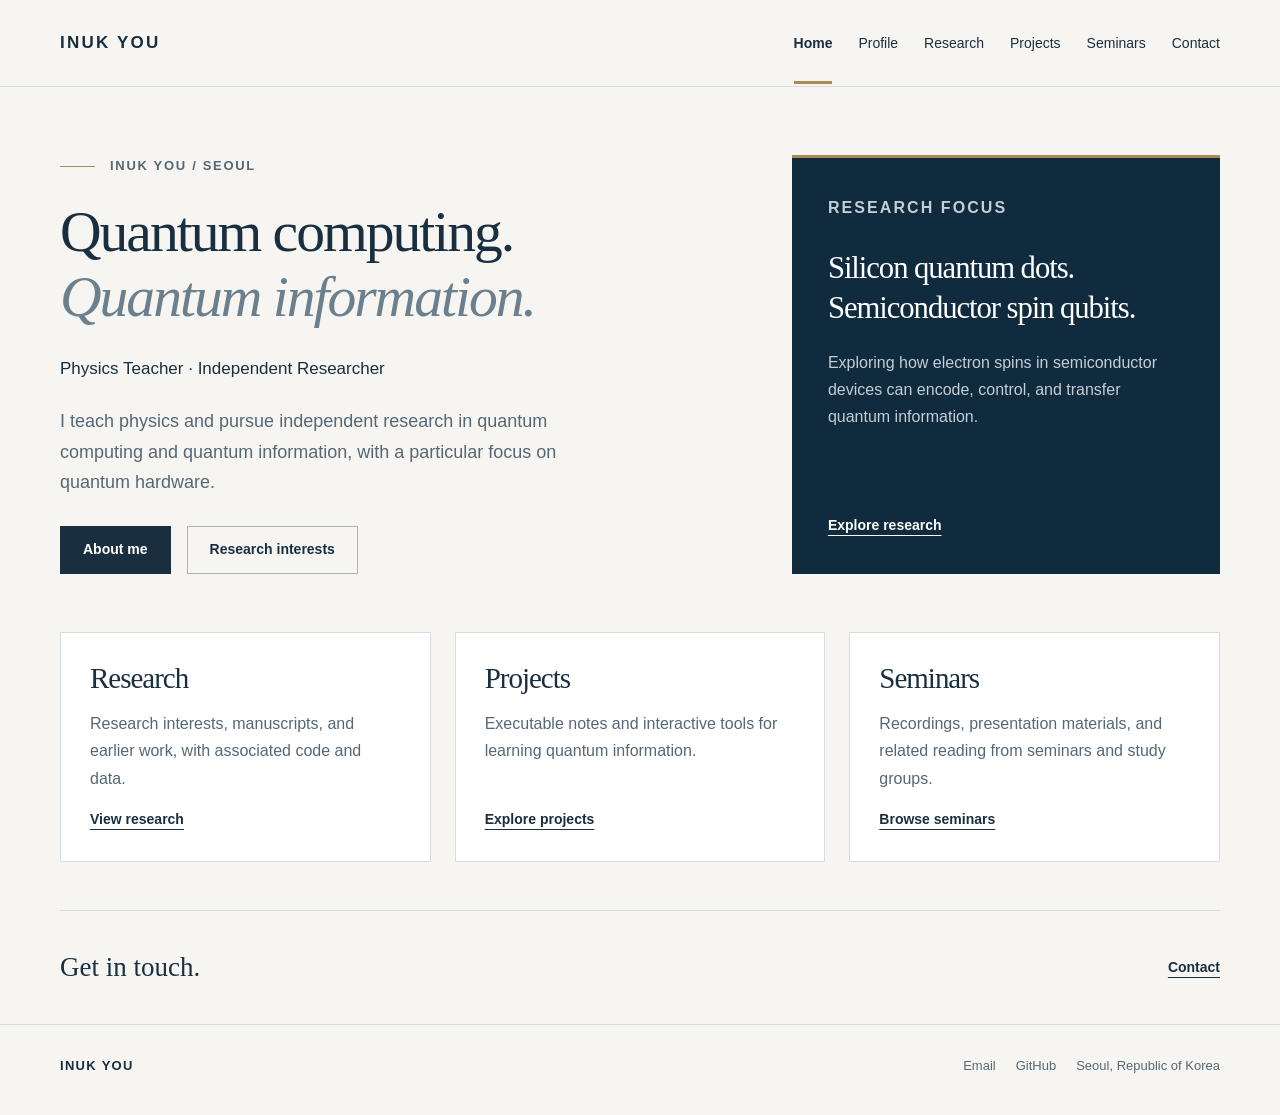
==== commit 17eadafe: "Refresh homepage and seminar references" ====
--- a/index.html
+++ b/index.html
@@ -1 +1,2 @@
-<!doctype html><html lang="en"><head><meta charset="utf-8"><meta name="viewport" content="width=device-width,initial-scale=1"><title>Physics, computing &amp; education · INUK YOU</title><meta name="description" content="INUK YOU is a physics teacher and independent researcher in silicon spin-qubit physics, based in Seoul."><meta name="theme-color" content="#102b3e"><meta name="author" content="INUK YOU"><link rel="icon" type="image/svg+xml" href="data:image/svg+xml,%3Csvg%20xmlns%3D%22http%3A//www.w3.org/2000/svg%22%20viewBox%3D%220%200%2032%2032%22%3E%3Crect%20width%3D%2232%22%20height%3D%2232%22%20rx%3D%224%22%20fill%3D%22%23102b3e%22/%3E%3Ctext%20x%3D%2216%22%20y%3D%2222%22%20text-anchor%3D%22middle%22%20font-family%3D%22Georgia%22%20font-size%3D%2222%22%20fill%3D%22%23f6f5f1%22%3EI%3C/text%3E%3Cpath%20d%3D%22M8%2027h16%22%20stroke%3D%22%23a98a52%22%20stroke-width%3D%222%22/%3E%3C/svg%3E"><link rel="stylesheet" href="style.css"><script src="site.js" defer></script></head><body><a class="skip" href="#main">Skip to content</a><header class="site-header"><div class="wrap header-inner"><a class="brand" href="index.html"><span aria-hidden="true">I / Y</span>INUK YOU</a><button class="menu-toggle" aria-expanded="false" aria-controls="main-nav">Menu</button><nav class="main-nav" id="main-nav" aria-label="Main navigation"><a href="index.html" aria-current="page">Home</a><a href="profile.html">Profile</a><a href="research.html">Research</a><a href="projects.html">Projects</a><a href="seminars.html">Seminars</a><a href="contact.html">Contact</a></nav></div></header><main id="main" class="wrap"><section class="hero"><div><p class="eyebrow">INUK YOU / Seoul</p><h1>Physics.<br>Computing.<br><em>Understanding.</em></h1><p class="role">Physics Teacher · Independent Researcher</p><p class="lead">I teach physics and study quantum computing and quantum information, with a particular focus on semiconductor spin qubits.</p><div class="actions"><a href="research.html" class="button">Explore research</a><a href="profile.html" class="button secondary">About me</a></div></div><aside class="hero-aside" aria-label="Research focus"><div><p class="kicker">Research focus</p><h2>Quantum hardware.<br>Silicon quantum dots.<br>Spin qubits.</h2><p>Exploring how electron spins in semiconductor devices can encode, control, and transfer quantum information.</p><span class="badge">Independent research</span></div><div><a href="research.html" class="text-link">Research interests &amp; recent work</a></div></aside></section><div class="field-strip"><div><span class="kicker">01 / Research</span><h3>Semiconductor spin qubits</h3><p>Silicon quantum dots and semiconductor spin qubits.</p></div><div><span class="kicker">02 / Computing</span><h3>Reproducible exploration</h3><p>Open code, data, and executable notes.</p></div><div><span class="kicker">03 / Education</span><h3>Learning quantum information</h3><p>Quantum information, seminar presentations, and learning resources.</p></div></div><section class="section"><div class="section-head"><h2>Selected work</h2><a href="projects.html" class="text-link">All projects</a></div><div class="work-grid"><article class="work-card"><span class="kicker">RESEARCH</span><h3>Spin–Valley Shuttling</h3><p>Code, data, and analysis for a study comparing model-form sensitivity with finite-sampling uncertainty in micromagnet-assisted spin–valley shuttling.</p><a href="research.html#recent-manuscript" class="text-link">View research</a></article><article class="work-card"><span class="kicker">EDUCATION</span><h3>From Bits to Qubits</h3><p>An executable introduction to quantum information, connecting explanations with computational exploration.</p><a href="projects.html#bits-to-qubits" class="text-link">Explore project</a></article><article class="work-card"><span class="kicker">EDUCATION</span><h3>Quantum Information Learning Lab</h3><p>A Streamlit learning application covering bits, probability, qubits, measurement, and gates for secondary-school and general audiences.</p><a href="projects.html#learning-lab" class="text-link">Explore project</a></article></div></section><section class="section two-column"><div><p class="eyebrow">Seminars &amp; learning</p><h2>A shared<br>learning journey.</h2></div><div class="body-copy"><p class="lead">I share slides and recordings from seminars and study-group presentations on quantum computing, quantum information, and quantum hardware.</p><p class="subtle">Browse seminar talks and study-group materials on quantum information, semiconductor hardware, and quantum error correction.</p><a href="seminars.html" class="button secondary">Browse seminar presentations</a></div></section><div class="closing"><p>Questions about research or teaching?</p><a href="contact.html" class="text-link">Get in touch</a></div></main><footer class="site-footer"><div class="wrap footer-inner"><div><strong>INUK YOU</strong><br>Physics · Computing · Education</div><div class="footer-links"><a href="mailto:youinuk@gmail.com" class="">Email</a><a href="https://github.com/youinuk" class="" target="_blank" rel="noopener noreferrer">GitHub</a><span>Seoul, Republic of Korea</span></div></div></footer></body></html>+<!doctype html><html lang="en"><head><meta charset="utf-8"><meta name="viewport" content="width=device-width,initial-scale=1"><title>INUK YOU · Quantum Computing &amp; Quantum Information</title><meta name="description" content="INUK YOU, physics teacher and independent researcher in quantum computing and quantum information, with a focus on silicon quantum dots and semiconductor spin qubits."><meta name="theme-color" content="#102b3e"><meta name="author" content="INUK YOU"><link rel="icon" type="image/svg+xml" href="data:image/svg+xml,%3Csvg%20xmlns%3D%22http%3A//www.w3.org/2000/svg%22%20viewBox%3D%220%200%2032%2032%22%3E%3Crect%20width%3D%2232%22%20height%3D%2232%22%20rx%3D%224%22%20fill%3D%22%23102b3e%22/%3E%3Ctext%20x%3D%2216%22%20y%3D%2222%22%20text-anchor%3D%22middle%22%20font-family%3D%22Georgia%22%20font-size%3D%2222%22%20fill%3D%22%23f6f5f1%22%3EI%3C/text%3E%3Cpath%20d%3D%22M8%2027h16%22%20stroke%3D%22%23a98a52%22%20stroke-width%3D%222%22/%3E%3C/svg%3E"><link rel="stylesheet" href="style.css"><script src="site.js" defer></script></head><body><a class="skip" href="#main">Skip to content</a><header class="site-header"><div class="wrap header-inner"><a class="brand" href="index.html">INUK YOU</a><button class="menu-toggle" aria-expanded="false" aria-controls="main-nav">Menu</button><nav class="main-nav" id="main-nav" aria-label="Main navigation"><a href="index.html" aria-current="page">Home</a><a href="profile.html">Profile</a><a href="research.html">Research</a><a href="projects.html">Projects</a><a href="seminars.html">Seminars</a><a href="contact.html">Contact</a></nav></div></header><main id="main" class="wrap"><section class="hero home-hero"><div><p class="eyebrow">INUK YOU / Seoul</p><h1>Quantum computing.<br><em>Quantum information.</em></h1><p class="role">Physics Teacher · Independent Researcher</p><p class="lead">I teach physics and pursue independent research in quantum computing and quantum information, with a particular focus on quantum hardware.</p><div class="actions"><a href="profile.html" class="button">About me</a><a href="research.html" class="button secondary">Research interests</a></div></div><aside class="hero-aside" aria-label="Research focus"><div><p class="kicker">Research focus</p><h2>Silicon quantum dots.<br>Semiconductor spin qubits.</h2><p>Exploring how electron spins in semiconductor devices can encode, control, and transfer quantum information.</p></div><a href="research.html" class="text-link">Explore research</a></aside></section>
+<section class="home-sections" aria-label="Explore the website"><div class="work-grid"><article class="work-card"><h2>Research</h2><p>Research interests, manuscripts, and earlier work, with associated code and data.</p><a href="research.html" class="text-link">View research</a></article><article class="work-card"><h2>Projects</h2><p>Executable notes and interactive tools for learning quantum information.</p><a href="projects.html" class="text-link">Explore projects</a></article><article class="work-card"><h2>Seminars</h2><p>Recordings, presentation materials, and related reading from seminars and study groups.</p><a href="seminars.html" class="text-link">Browse seminars</a></article></div></section><div class="closing"><p>Get in touch.</p><a href="contact.html" class="text-link">Contact</a></div></main><footer class="site-footer"><div class="wrap footer-inner"><div><strong>INUK YOU</strong></div><div class="footer-links"><a href="mailto:youinuk@gmail.com" class="">Email</a><a href="https://github.com/youinuk" class="" target="_blank" rel="noopener noreferrer">GitHub</a><span>Seoul, Republic of Korea</span></div></div></footer></body></html>
--- a/style.css
+++ b/style.css
@@ -5,3 +5,11 @@
 [hidden]{display:none!important}
 
 .profile-page .row{grid-template-columns:minmax(0,1fr)}
+
+/* Homepage navigation and reference labels. */
+.home-hero{padding-block:68px 58px;gap:52px;grid-template-columns:minmax(0,1.35fr) minmax(0,.85fr)}
+.home-hero h1{font-size:clamp(40px,4.5vw,64px);line-height:1.12;letter-spacing:-.035em}
+.home-hero .hero-aside h2{font-size:clamp(25px,2.4vw,32px)}
+.home-sections{padding:0 0 48px}.home-sections .work-card h2{font-size:29px;margin-bottom:15px}.home-sections .work-card p{font-size:16px}.home-sections .work-card .text-link{margin-top:auto}
+.reading-title{display:block;font-size:13px;line-height:1.5;margin-top:5px}.publication .actions{flex-wrap:wrap}
+@media(max-width:760px){.home-hero{grid-template-columns:1fr;padding-block:44px;gap:30px}.home-hero h1{font-size:clamp(36px,8.9vw,54px)}.home-sections{padding-bottom:35px}}
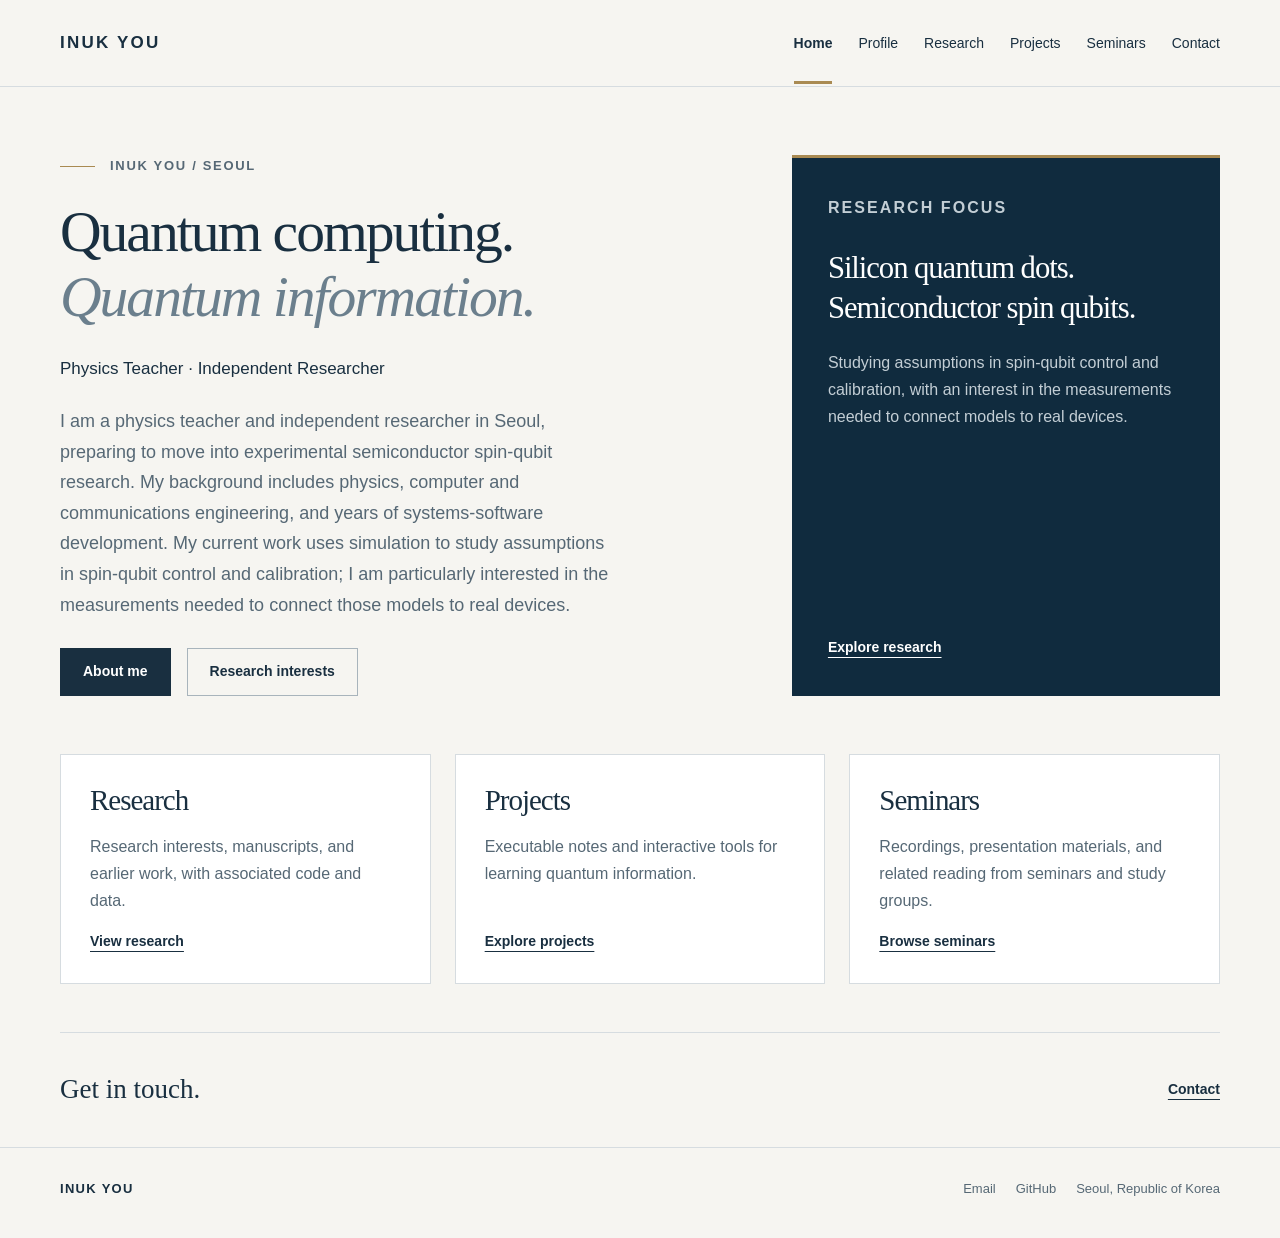
==== commit 02656f4c: "Clarify unpublished study status and update research profile" ====
--- a/index.html
+++ b/index.html
@@ -1,2 +1,2 @@
-<!doctype html><html lang="en"><head><meta charset="utf-8"><meta name="viewport" content="width=device-width,initial-scale=1"><title>INUK YOU · Quantum Computing &amp; Quantum Information</title><meta name="description" content="INUK YOU, physics teacher and independent researcher in quantum computing and quantum information, with a focus on silicon quantum dots and semiconductor spin qubits."><meta name="theme-color" content="#102b3e"><meta name="author" content="INUK YOU"><link rel="icon" type="image/svg+xml" href="data:image/svg+xml,%3Csvg%20xmlns%3D%22http%3A//www.w3.org/2000/svg%22%20viewBox%3D%220%200%2032%2032%22%3E%3Crect%20width%3D%2232%22%20height%3D%2232%22%20rx%3D%224%22%20fill%3D%22%23102b3e%22/%3E%3Ctext%20x%3D%2216%22%20y%3D%2222%22%20text-anchor%3D%22middle%22%20font-family%3D%22Georgia%22%20font-size%3D%2222%22%20fill%3D%22%23f6f5f1%22%3EI%3C/text%3E%3Cpath%20d%3D%22M8%2027h16%22%20stroke%3D%22%23a98a52%22%20stroke-width%3D%222%22/%3E%3C/svg%3E"><link rel="stylesheet" href="style.css"><script src="site.js" defer></script></head><body><a class="skip" href="#main">Skip to content</a><header class="site-header"><div class="wrap header-inner"><a class="brand" href="index.html">INUK YOU</a><button class="menu-toggle" aria-expanded="false" aria-controls="main-nav">Menu</button><nav class="main-nav" id="main-nav" aria-label="Main navigation"><a href="index.html" aria-current="page">Home</a><a href="profile.html">Profile</a><a href="research.html">Research</a><a href="projects.html">Projects</a><a href="seminars.html">Seminars</a><a href="contact.html">Contact</a></nav></div></header><main id="main" class="wrap"><section class="hero home-hero"><div><p class="eyebrow">INUK YOU / Seoul</p><h1>Quantum computing.<br><em>Quantum information.</em></h1><p class="role">Physics Teacher · Independent Researcher</p><p class="lead">I teach physics and pursue independent research in quantum computing and quantum information, with a particular focus on quantum hardware.</p><div class="actions"><a href="profile.html" class="button">About me</a><a href="research.html" class="button secondary">Research interests</a></div></div><aside class="hero-aside" aria-label="Research focus"><div><p class="kicker">Research focus</p><h2>Silicon quantum dots.<br>Semiconductor spin qubits.</h2><p>Exploring how electron spins in semiconductor devices can encode, control, and transfer quantum information.</p></div><a href="research.html" class="text-link">Explore research</a></aside></section>
+<!doctype html><html lang="en"><head><meta charset="utf-8"><meta name="viewport" content="width=device-width,initial-scale=1"><title>INUK YOU · Quantum Computing &amp; Quantum Information</title><meta name="description" content="INUK YOU, physics teacher and independent researcher in quantum computing and quantum information, with a focus on silicon quantum dots and semiconductor spin qubits."><meta name="theme-color" content="#102b3e"><meta name="author" content="INUK YOU"><link rel="icon" type="image/svg+xml" href="data:image/svg+xml,%3Csvg%20xmlns%3D%22http%3A//www.w3.org/2000/svg%22%20viewBox%3D%220%200%2032%2032%22%3E%3Crect%20width%3D%2232%22%20height%3D%2232%22%20rx%3D%224%22%20fill%3D%22%23102b3e%22/%3E%3Ctext%20x%3D%2216%22%20y%3D%2222%22%20text-anchor%3D%22middle%22%20font-family%3D%22Georgia%22%20font-size%3D%2222%22%20fill%3D%22%23f6f5f1%22%3EI%3C/text%3E%3Cpath%20d%3D%22M8%2027h16%22%20stroke%3D%22%23a98a52%22%20stroke-width%3D%222%22/%3E%3C/svg%3E"><link rel="stylesheet" href="style-v2.css"><script src="site.js" defer></script></head><body><a class="skip" href="#main">Skip to content</a><header class="site-header"><div class="wrap header-inner"><a class="brand" href="index.html">INUK YOU</a><button class="menu-toggle" aria-expanded="false" aria-controls="main-nav">Menu</button><nav class="main-nav" id="main-nav" aria-label="Main navigation"><a href="index.html" aria-current="page">Home</a><a href="profile.html">Profile</a><a href="research.html">Research</a><a href="projects.html">Projects</a><a href="seminars.html">Seminars</a><a href="contact.html">Contact</a></nav></div></header><main id="main" class="wrap"><section class="hero home-hero"><div><p class="eyebrow">INUK YOU / Seoul</p><h1>Quantum computing.<br><em>Quantum information.</em></h1><p class="role">Physics Teacher · Independent Researcher</p><p class="lead">I am a physics teacher and independent researcher in Seoul, preparing to move into experimental semiconductor spin-qubit research. My background includes physics, computer and communications engineering, and years of systems-software development. My current work uses simulation to study assumptions in spin-qubit control and calibration; I am particularly interested in the measurements needed to connect those models to real devices.</p><div class="actions"><a href="profile.html" class="button">About me</a><a href="research.html" class="button secondary">Research interests</a></div></div><aside class="hero-aside" aria-label="Research focus"><div><p class="kicker">Research focus</p><h2>Silicon quantum dots.<br>Semiconductor spin qubits.</h2><p>Studying assumptions in spin-qubit control and calibration, with an interest in the measurements needed to connect models to real devices.</p></div><a href="research.html" class="text-link">Explore research</a></aside></section>
 <section class="home-sections" aria-label="Explore the website"><div class="work-grid"><article class="work-card"><h2>Research</h2><p>Research interests, manuscripts, and earlier work, with associated code and data.</p><a href="research.html" class="text-link">View research</a></article><article class="work-card"><h2>Projects</h2><p>Executable notes and interactive tools for learning quantum information.</p><a href="projects.html" class="text-link">Explore projects</a></article><article class="work-card"><h2>Seminars</h2><p>Recordings, presentation materials, and related reading from seminars and study groups.</p><a href="seminars.html" class="text-link">Browse seminars</a></article></div></section><div class="closing"><p>Get in touch.</p><a href="contact.html" class="text-link">Contact</a></div></main><footer class="site-footer"><div class="wrap footer-inner"><div><strong>INUK YOU</strong></div><div class="footer-links"><a href="mailto:youinuk@gmail.com" class="">Email</a><a href="https://github.com/youinuk" class="" target="_blank" rel="noopener noreferrer">GitHub</a><span>Seoul, Republic of Korea</span></div></div></footer></body></html>
--- a/style-v2.css
+++ b/style-v2.css
@@ -0,0 +1,15 @@
+:root{--paper:#f6f5f1;--white:#fff;--ink:#192f40;--navy:#102b3e;--muted:#566875;--line:#d6dce0;--gold:#a98a52;--soft:#e9eef1;--max:1160px}*{box-sizing:border-box}html{scroll-behavior:smooth;scroll-padding-top:110px}body{margin:0;background:var(--paper);color:var(--ink);font:17px/1.7 Arial,Helvetica,sans-serif}a{color:inherit;text-underline-offset:5px}a:hover{color:#866324}button{font:inherit}a,button{touch-action:manipulation}a:focus-visible,button:focus-visible,summary:focus-visible{outline:3px solid #b78a37;outline-offset:5px}img{max-width:100%;display:block}button{cursor:pointer}.wrap{width:min(var(--max),calc(100% - 88px));margin-inline:auto}.skip{position:absolute;top:-100px;background:white;padding:12px;z-index:100}.skip:focus{top:10px}.site-header{background:rgba(246,245,241,.97);border-bottom:1px solid var(--line);position:sticky;top:0;z-index:20}.header-inner{min-height:86px;display:flex;align-items:center;justify-content:space-between;gap:30px}.brand{text-decoration:none;font-size:17px;font-weight:700;letter-spacing:.13em;white-space:nowrap}.brand span{color:var(--gold);margin-right:10px}.main-nav{display:flex;gap:26px;align-items:center}.main-nav a{text-decoration:none;font-size:14px;line-height:1.5;padding:31px 0 27px;border-bottom:3px solid transparent}.main-nav a[aria-current=page]{border-bottom-color:var(--gold);font-weight:700}.menu-toggle{display:none;border:1px solid var(--line);background:transparent;padding:7px 14px;font-size:14px}.eyebrow,.kicker{font-size:13px;letter-spacing:.13em;text-transform:uppercase;font-weight:700;color:var(--muted)}.eyebrow{display:flex;align-items:center;gap:15px;margin:0 0 23px}.eyebrow:before{content:'';height:1px;width:35px;background:var(--gold);flex:none}h1,h2,h3,p{margin-top:0}h1,h2,h3{line-height:1.16}h1,h2,.serif{font-family:Georgia,'Times New Roman',serif;font-weight:400;letter-spacing:-.035em}h1{font-size:clamp(46px,6.6vw,82px);margin-bottom:25px}h2{font-size:clamp(31px,4vw,44px);margin-bottom:23px}h3{font-size:21px;font-weight:500;margin-bottom:14px;line-height:1.4}.lead{font-size:20px;line-height:1.7;color:var(--muted);max-width:690px}.intro{padding:75px 0 54px;border-bottom:1px solid var(--line)}.intro h1{font-size:clamp(45px,5.5vw,64px)}.intro p:last-child{margin-bottom:0}.hero{display:grid;grid-template-columns:1.3fr .85fr;gap:75px;padding-block:86px 82px}.hero h1{margin-bottom:26px}.hero h1 em{color:#6b7f8d;font-weight:400}.hero .role{font-size:17px;margin-bottom:22px}.hero .lead{font-size:18px;max-width:550px}.hero-aside{background:var(--navy);color:white;padding:36px;align-self:stretch;display:flex;flex-direction:column;justify-content:space-between;border-top:3px solid var(--gold)}.hero-aside .kicker{color:#c3ced5}.hero-aside h2{font-size:34px;line-height:1.3;margin:28px 0 20px}.hero-aside p{font-size:16px;color:#c3ced5}.hero-aside .text-link{color:#fff}.hero-aside .badge{background:transparent;border-color:#68808f;color:#dee5e9}.actions{display:flex;flex-wrap:wrap;gap:16px;margin-top:28px;align-items:center}.button{display:inline-flex;align-items:center;justify-content:center;padding:11px 22px;background:var(--ink);color:#fff;border:1px solid var(--ink);text-decoration:none;font-size:14px;font-weight:700;min-height:46px}.button:hover{background:#24485f;color:#fff}.button.secondary{background:transparent;color:var(--ink);border-color:#a8b4bc}.button.secondary:hover{background:#e7ecef}.text-link{font-size:14px;font-weight:700}.field-strip{border-block:1px solid var(--line);display:grid;grid-template-columns:repeat(3,1fr)}.field-strip>div{padding:27px 29px 29px 0}.field-strip>div+div{border-left:1px solid var(--line);padding-left:29px}.field-strip h3{font-size:17px;margin:12px 0 8px}.field-strip p{font-size:15px;color:var(--muted);margin:0}.section{padding-block:65px}.section+.section{border-top:1px solid var(--line)}.section-head{display:flex;gap:30px;justify-content:space-between;align-items:baseline;margin-bottom:33px}.section-head h2{margin-bottom:0}.section-head p{margin:0;color:var(--muted);font-size:15px}.work-grid{display:grid;grid-template-columns:repeat(3,1fr);gap:24px}.work-card{background:#fff;border:1px solid var(--line);padding:29px;display:flex;flex-direction:column;align-items:flex-start;min-width:0}.work-card .kicker{font-size:12px;margin-bottom:30px}.work-card h3{font-family:Georgia,serif;font-size:25px;font-weight:400}.work-card p{font-size:16px;color:var(--muted)}.work-card .text-link{margin-top:auto}.subtle{color:var(--muted)}.two-column{display:grid;grid-template-columns:240px minmax(0,1fr);gap:65px}.two-column .section-label{font-size:14px;color:var(--muted);margin-top:7px}.body-copy{max-width:730px}.body-copy p:last-child{margin-bottom:0}.rows{list-style:none;padding:0;margin:0}.row{display:grid;grid-template-columns:120px minmax(0,1fr);gap:25px;padding-block:23px;border-top:1px solid var(--line)}.row:first-child{padding-top:0;border-top:0}.row p{margin:4px 0 0;font-size:15px;color:var(--muted)}.row .date{font-size:14px;color:var(--muted)}.row strong{font-weight:500}.interests{display:flex;gap:10px;flex-wrap:wrap}.badge{display:inline-block;font-size:13px;line-height:1.5;padding:5px 10px;border:1px solid #c4cfd6;color:var(--muted)}.feature{background:white;border:1px solid var(--line);border-left:3px solid var(--gold);padding:40px}.feature h2{font-size:36px;line-height:1.28;max-width:850px}.feature .lead{font-size:18px}.feature .kicker{margin-bottom:18px}.publication{padding:26px 0;border-top:1px solid var(--line)}.publication h3{font-family:Georgia,serif;font-size:23px;line-height:1.4}.publication p{font-size:15px;color:var(--muted);margin-bottom:12px}.project-list{display:grid;gap:0}.project{display:grid;grid-template-columns:65px minmax(0,1fr) 200px;gap:28px;padding-block:40px;border-bottom:1px solid var(--line);align-items:start}.project:first-child{padding-top:0}.project:last-child{border-bottom:0;padding-bottom:0}.project-number{font-family:Georgia,serif;font-size:30px;color:var(--gold)}.project h2{font-size:32px}.project p{font-size:17px;max-width:680px;color:var(--muted)}.project .actions{margin-top:12px;flex-direction:column;align-items:stretch}.project .badge{justify-self:end;margin-top:10px}.lecture-links{display:grid;grid-template-columns:repeat(3,1fr);gap:24px}.lecture-topic{border-top:2px solid var(--gold);background:white;padding:30px;display:flex;flex-direction:column}.lecture-topic h2{font-size:30px}.lecture-topic p{color:var(--muted);font-size:16px}.lecture-topic .text-link{margin-top:auto}.topic-nav{display:flex;flex-wrap:wrap;gap:10px;margin-top:28px}.topic-nav a{text-decoration:none;font-size:14px;padding:7px 14px;border:1px solid #b9c5cd}.topic-nav a[aria-current=page]{background:var(--ink);border-color:var(--ink);color:white}.resource-box{padding:28px 30px;background:#e9eef1;margin-bottom:36px}.resource-box h2{font-size:28px}.resource-box p{font-size:16px;color:var(--muted)}.resource-box .actions{margin-top:15px}.video-grid{display:grid;grid-template-columns:repeat(2,minmax(0,1fr));gap:44px 28px}.video{min-width:0}.player{aspect-ratio:16/9;background:var(--navy);position:relative;overflow:hidden}.play-button{width:100%;height:100%;padding:0;background:var(--navy);color:#fff;border:0;position:relative;display:flex;align-items:center;justify-content:center}.play-button img{width:100%;height:100%;object-fit:cover;opacity:.86;transition:opacity .2s}.play-button:hover img{opacity:1}.play-icon{position:absolute;inset:0;display:grid;place-items:center}.play-icon span{display:grid;place-items:center;width:58px;height:58px;border-radius:50%;background:rgba(255,255,255,.94);color:var(--navy);font-size:20px;padding-left:3px;box-shadow:0 2px 20px #0003}.player iframe{width:100%;height:100%;border:0;display:block}.video .meta{display:flex;align-items:center;justify-content:space-between;gap:12px;margin:15px 0 8px;color:var(--muted);font-size:12px;text-transform:uppercase;letter-spacing:.07em}.video .meta a{font-size:12px;white-space:nowrap}.video h3{font-size:18px;line-height:1.5;margin-bottom:8px}.video .reference{font-size:14px;color:var(--muted)}.document-preview{aspect-ratio:16/10;border:1px solid var(--line);width:100%;margin-top:23px;background:white}.document-preview iframe{width:100%;height:100%;border:0}.contact-block{display:grid;grid-template-columns:1fr 1fr;gap:70px;padding-block:70px 110px}.contact-list{list-style:none;padding:0;margin:0}.contact-list li{padding:20px 0;border-bottom:1px solid var(--line)}.contact-list span{display:block;color:var(--muted);font-size:13px;text-transform:uppercase;letter-spacing:.1em;margin-bottom:8px}.contact-list a{font-size:22px;overflow-wrap:anywhere}.site-footer{border-top:1px solid var(--line);padding-block:30px 38px;font-size:13px;color:var(--muted)}.footer-inner{display:flex;gap:22px;align-items:center;justify-content:space-between}.footer-inner strong{color:var(--ink);font-size:13px;letter-spacing:.1em}.footer-links{display:flex;gap:20px;flex-wrap:wrap}.footer-links a{text-decoration:none}.closing{display:flex;align-items:center;justify-content:space-between;gap:30px;padding:38px 0;border-top:1px solid var(--line)}.closing p{margin:0;font:27px/1.4 Georgia,serif}.empty-note{font-size:16px;color:var(--muted)}.error-page{padding:100px 0 160px}.source-note{font-size:14px;color:var(--muted)}
+@media(min-width:1500px){.hero{padding-block:104px}}@media(max-width:1000px){.wrap{width:calc(100% - 56px)}.hero{gap:36px}.hero-aside{padding:26px}.main-nav{gap:18px}.two-column{grid-template-columns:190px minmax(0,1fr);gap:40px}.project{grid-template-columns:45px minmax(0,1fr)}.project .actions{grid-column:2;flex-direction:row}.work-card{padding:24px}.lecture-topic{padding:25px}.hero h1{font-size:60px}}@media(max-width:760px){.wrap{width:calc(100% - 40px)}.header-inner{min-height:72px;flex-wrap:wrap;gap:0}.menu-toggle{display:block}.main-nav{display:none;width:100%;flex-direction:column;align-items:stretch;gap:0;padding:8px 0 18px}.main-nav.open{display:flex}.main-nav a{padding:10px 0;border-bottom-width:1px}.main-nav a[aria-current=page]{color:#806024}.hero{grid-template-columns:1fr;padding-block:49px;gap:32px}.hero h1{font-size:61px}.hero-aside{padding:28px}.hero-aside h2{font-size:30px;margin-top:18px}.hero-aside .text-link{margin-top:12px}.field-strip{grid-template-columns:1fr}.field-strip>div,.field-strip>div+div{padding:22px 0;border-left:0}.field-strip>div+div{border-top:1px solid var(--line)}.field-strip .kicker{font-size:12px}.section{padding-block:42px}.section-head{display:block;margin-bottom:26px}.section-head p{margin-top:12px}.work-grid,.lecture-links,.video-grid{grid-template-columns:1fr}.work-card{padding:27px}.work-card .kicker{margin-bottom:19px}.intro{padding:46px 0 35px}.intro .lead{font-size:18px}.two-column{grid-template-columns:1fr;gap:20px}.row{grid-template-columns:95px minmax(0,1fr);gap:15px}.feature{padding:27px}.feature h2{font-size:29px}.project{grid-template-columns:32px minmax(0,1fr);gap:15px;padding-block:30px}.project h2{font-size:28px}.project .actions{flex-wrap:wrap}.contact-block{grid-template-columns:1fr;gap:25px;padding-block:42px 65px}.contact-list a{font-size:21px}.footer-inner{align-items:flex-start;flex-direction:column;gap:15px}.closing{display:block}.closing .text-link{display:inline-block;margin-top:16px}.video-grid{gap:33px}.resource-box{padding:24px}.eyebrow{font-size:12px}.document-preview{aspect-ratio:4/3}}
+@media(prefers-reduced-motion:reduce){html{scroll-behavior:auto}*{transition:none!important}}@media print{.site-header{position:static}.menu-toggle,.player,.site-footer{display:none}.wrap{width:100%}.section{padding-block:25px}a{color:#000}.hero-aside{background:#fff;color:#000}.hero-aside p,.hero-aside .kicker,.hero-aside .text-link{color:#000}}
+.thumb-fallback{position:absolute;left:22px;bottom:15px;right:22px;text-align:left;color:#bfccd5;font-size:13px;letter-spacing:.08em;text-transform:uppercase}.play-button img{position:absolute;inset:0}.play-icon{z-index:1}
+[hidden]{display:none!important}
+
+.profile-page .row{grid-template-columns:minmax(0,1fr)}
+
+/* Homepage navigation and reference labels. */
+.home-hero{padding-block:68px 58px;gap:52px;grid-template-columns:minmax(0,1.35fr) minmax(0,.85fr)}
+.home-hero h1{font-size:clamp(40px,4.5vw,64px);line-height:1.12;letter-spacing:-.035em}
+.home-hero .hero-aside h2{font-size:clamp(25px,2.4vw,32px)}
+.home-sections{padding:0 0 48px}.home-sections .work-card h2{font-size:29px;margin-bottom:15px}.home-sections .work-card p{font-size:16px}.home-sections .work-card .text-link{margin-top:auto}
+.reading-title{display:block;font-size:13px;line-height:1.5;margin-top:5px}.publication .actions{flex-wrap:wrap}
+@media(max-width:760px){.home-hero{grid-template-columns:1fr;padding-block:44px;gap:30px}.home-hero h1{font-size:clamp(36px,8.9vw,54px)}.home-sections{padding-bottom:35px}}
